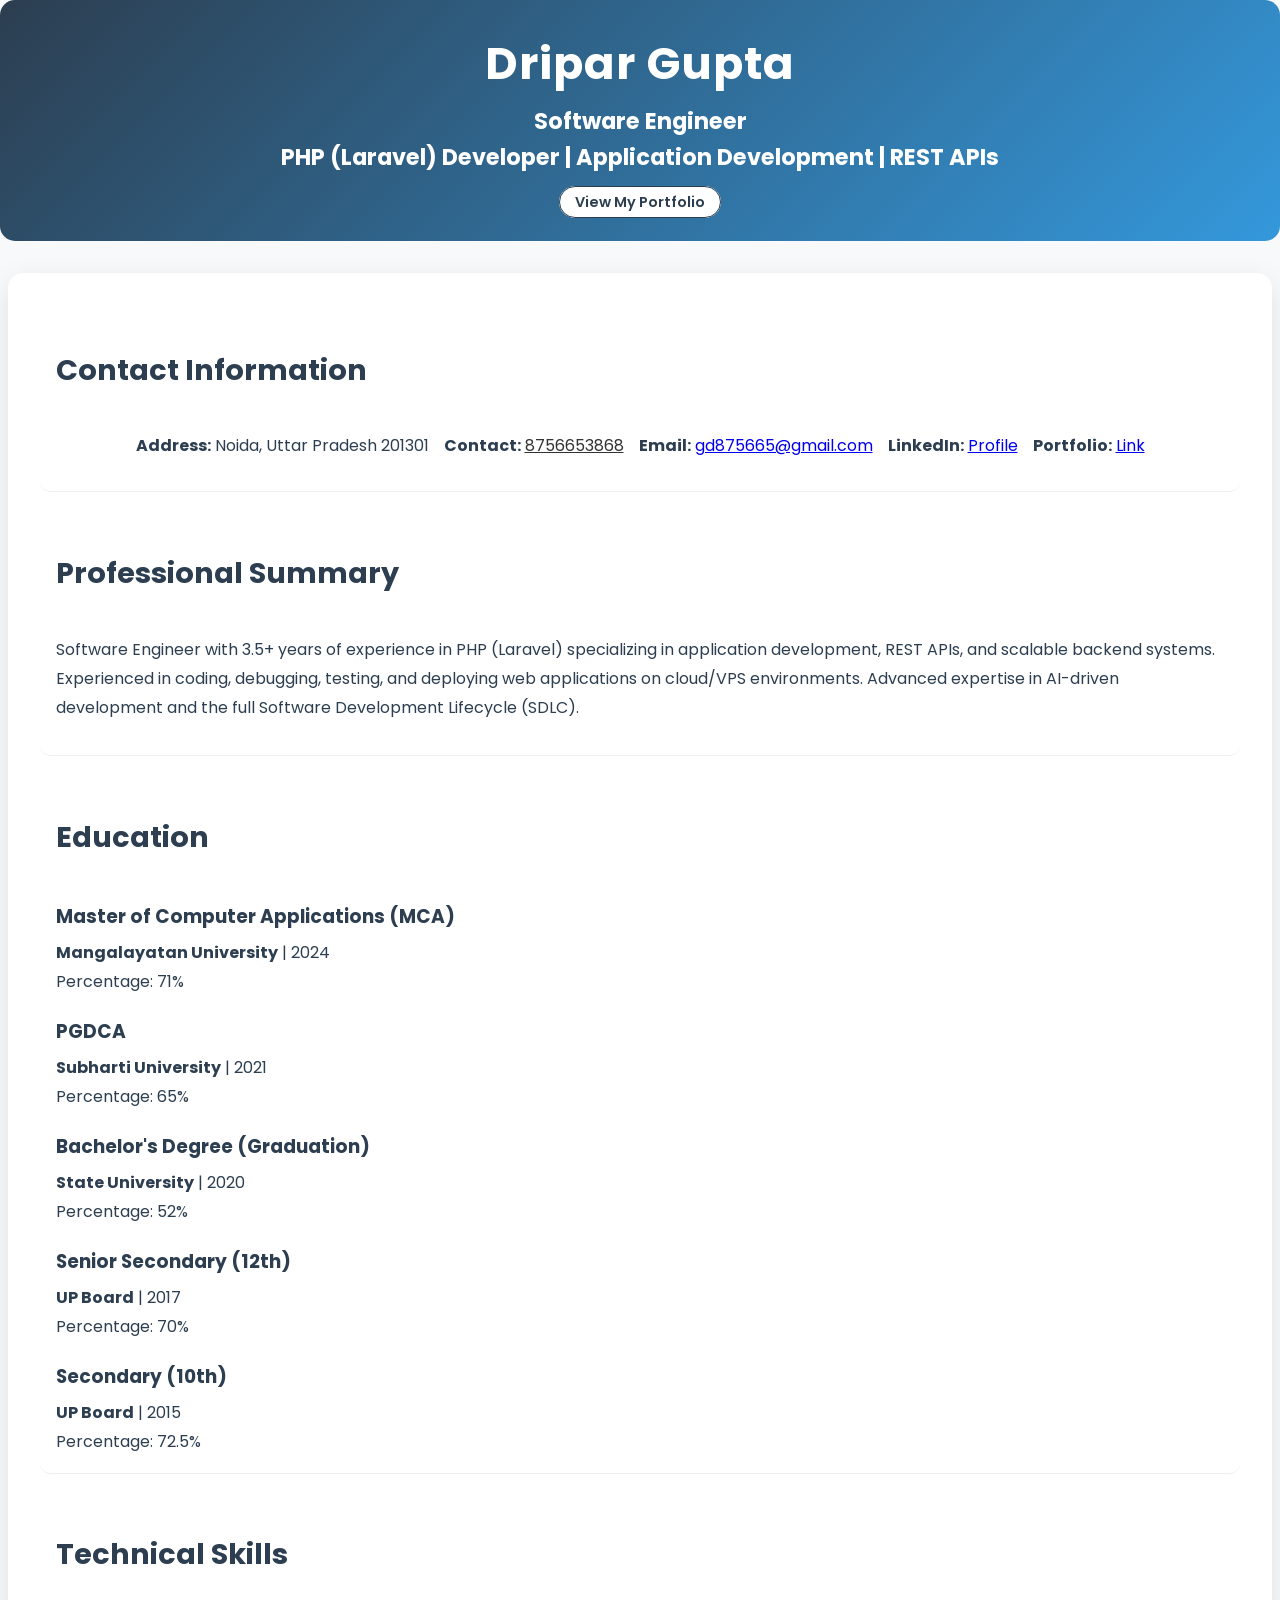
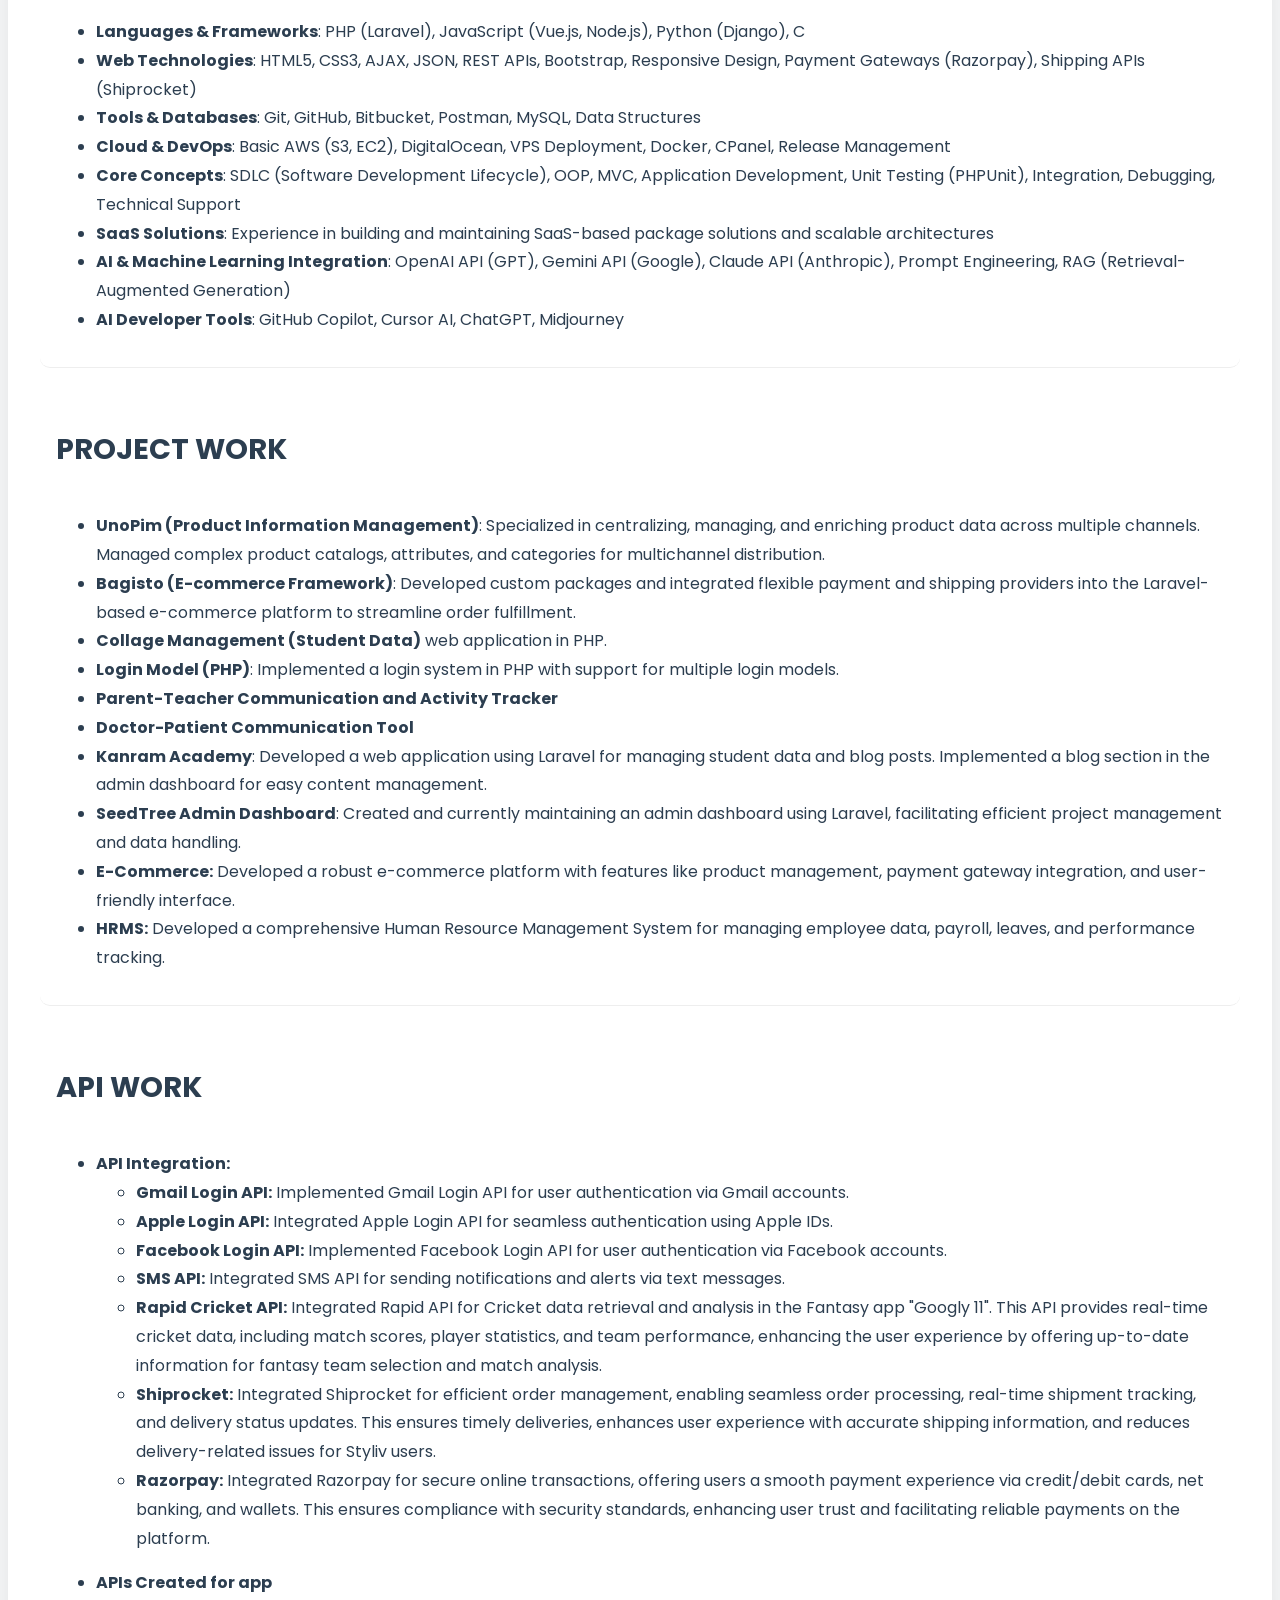
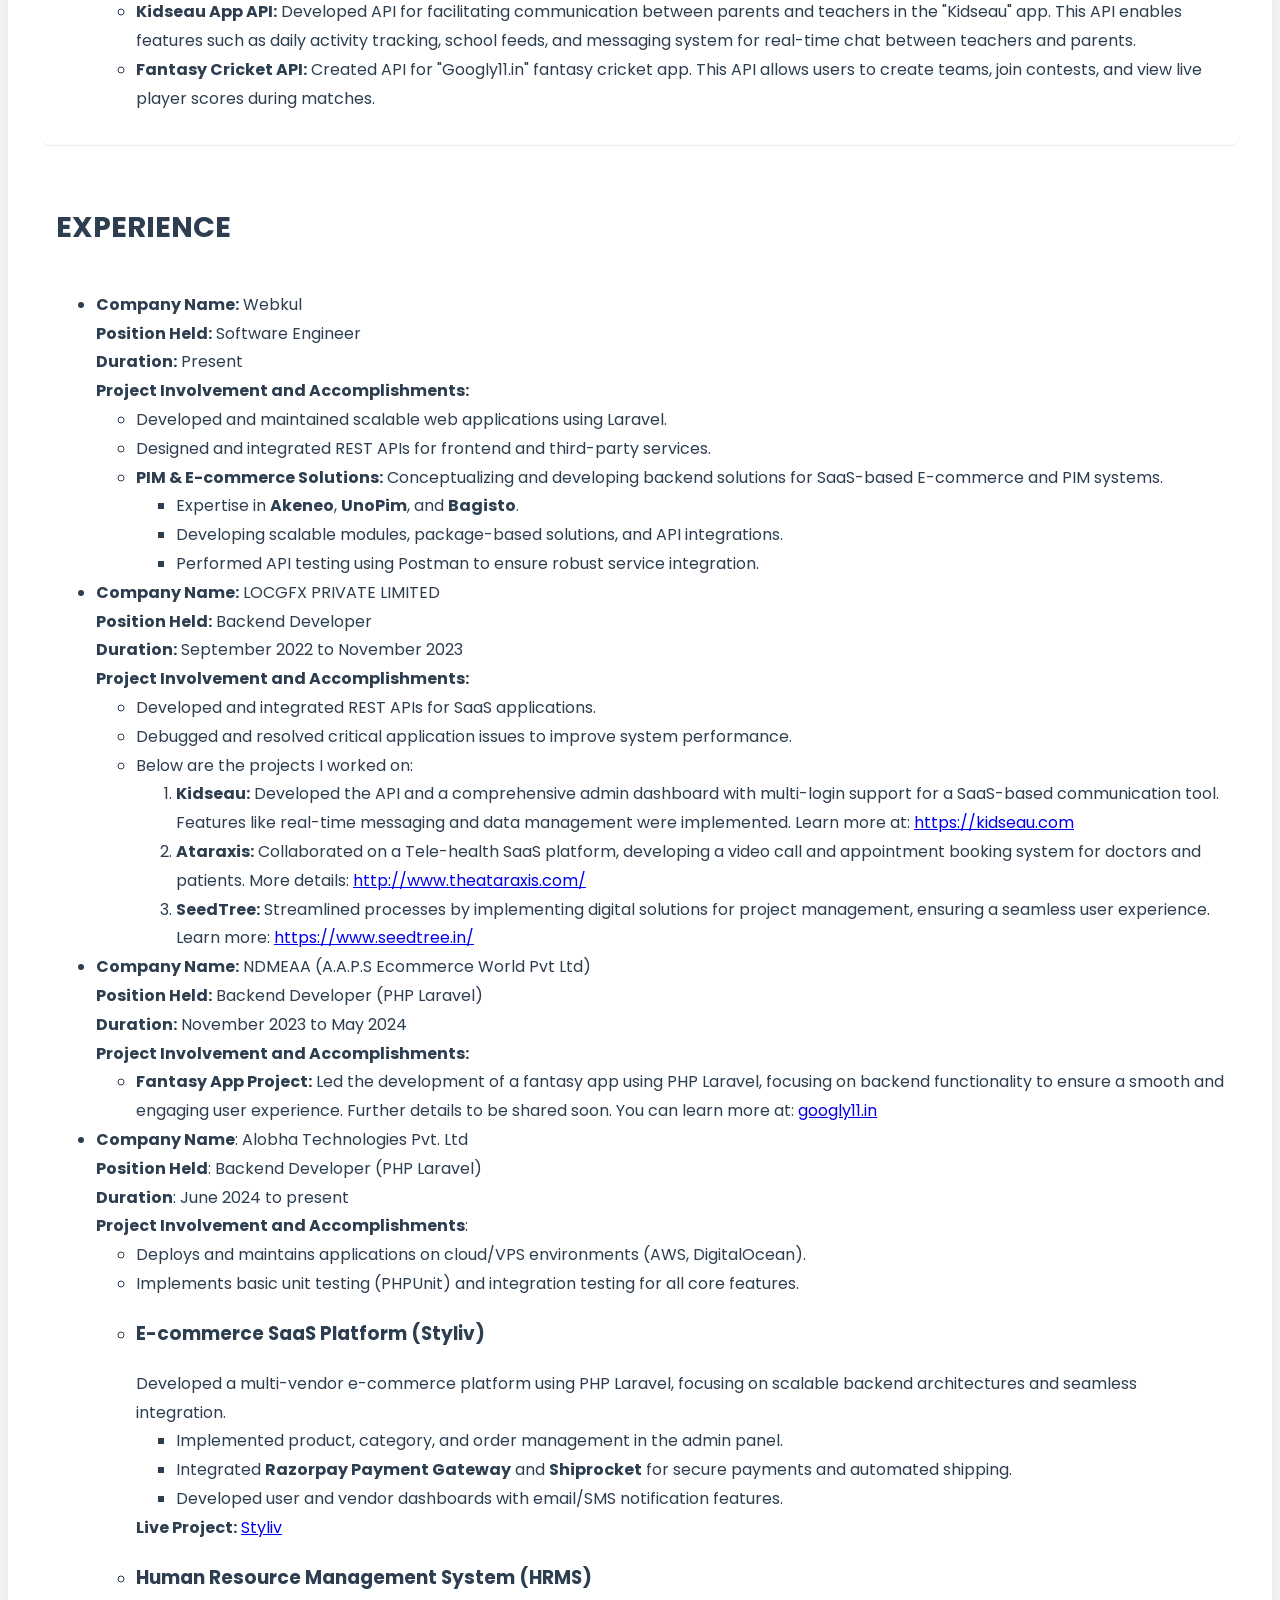
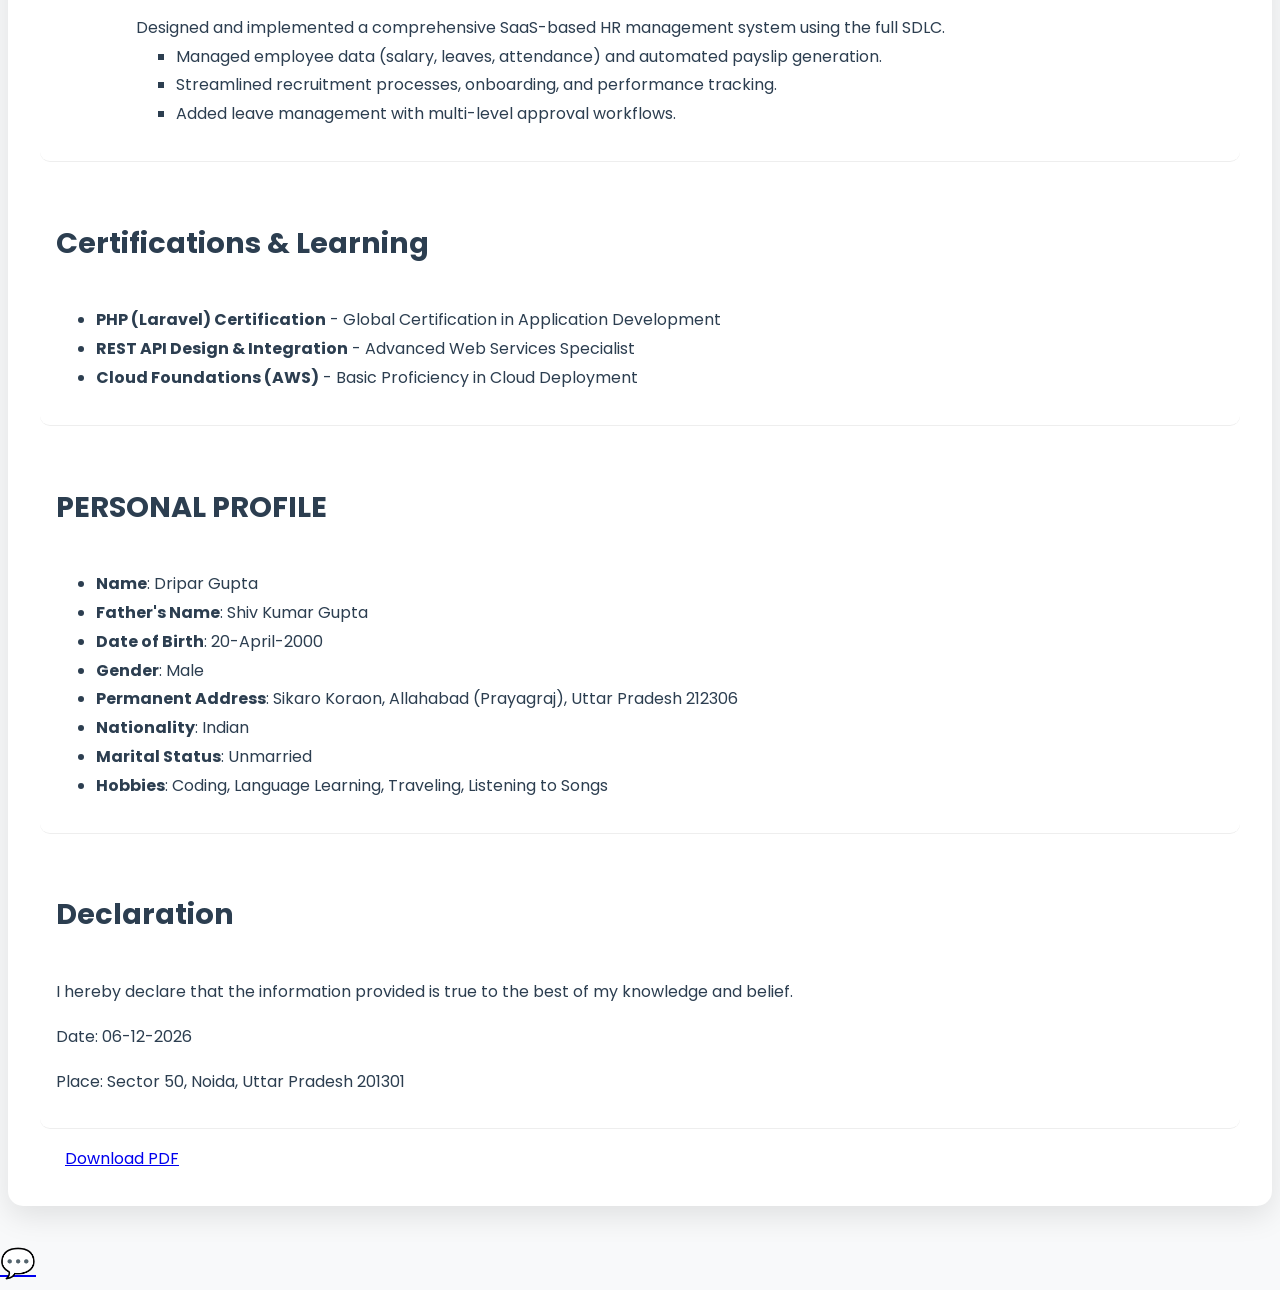
==== resume.html @ 947ffd06 "Restructure site: Portfolio as main landing page, dedicated resume page, centralized assets" ====
<!DOCTYPE html>
<html lang="en">

<head>
  <meta charset="UTF-8" />
  <meta name="viewport" content="width=device-width, initial-scale=1.0" />
  <meta name="description" content="Resume of Dripar Gupta" />
  <title>Resume - Dripar Gupta</title>

  <!-- Google Fonts -->
  <link href="https://fonts.googleapis.com/css2?family=Poppins:wght@300;400;500;600;700&display=swap" rel="stylesheet" />
  <!-- Font Awesome -->
  <link rel="stylesheet" href="https://cdnjs.cloudflare.com/ajax/libs/font-awesome/6.0.0/css/all.min.css" />
  <!-- AOS Animation Library -->
  <link href="https://unpkg.com/aos@2.3.1/dist/aos.css" rel="stylesheet" />

  <style>
    /* Base styles with CSS variables */
    :root {
      --primary-color: #2c3e50;
      --secondary-color: #3498db;
      --accent-color: #e74c3c;
      --background-color: #f8f9fa;
      --text-color: #2c3e50;
      --section-bg: #ffffff;
    }

    /* Responsive typography using clamp */
    html {
      font-size: clamp(14px, 2vw, 16px);
      scroll-behavior: smooth;
    }

    body {
      font-family: "Poppins", sans-serif;
      line-height: 1.8;
      margin: 0;
      padding: 0;
      background: var(--background-color);
      color: var(--text-color);
      overflow-x: hidden;
    }

    /* Container with responsive padding */
    .container {
      width: min(1200px, 95%);
      margin: clamp(1rem, 3vw, 2rem) auto;
      padding: clamp(1rem, 3vw, 2rem);
      background: var(--section-bg);
      border-radius: 15px;
      box-shadow: 0 10px 30px rgba(0, 0, 0, 0.1);
    }

    /* Responsive header */
    header {
      background: linear-gradient(135deg, #2c3e50, #3498db);
      color: white;
      padding: 1.5rem 1rem;
      text-align: center;
      border-radius: 15px;
      margin-bottom: 1rem;
    }

    header h1 {
      font-size: clamp(1.8rem, 4vw, 2.8rem);
      margin: 0;
      font-weight: 700;
      letter-spacing: 1px;
    }

    header h3,
    header h4 {
      font-size: clamp(1rem, 2vw, 1.4rem);
      margin: 0.5rem 0;
    }

    /* Responsive sections */
    section {
      padding: 1rem;
      margin-bottom: 1rem;
      border-radius: 10px;
      border-bottom: 1px solid #eee;
    }

    section h2 {
      font-size: clamp(1.4rem, 3vw, 1.8rem);
      padding-bottom: clamp(0.5rem, 2vw, 0.8rem);
    }

    /* Responsive table */
    .responsive-table {
      width: 100%;
      overflow-x: auto;
      display: block;
    }

    @media screen and (max-width: 768px) {
      .responsive-table table {
        min-width: 600px;
      }

      .responsive-table td,
      .responsive-table th {
        padding: 8px;
        font-size: 0.9rem;
      }
    }

    /* Responsive skills section */
    .skill-tag {
      font-size: clamp(0.8rem, 1.5vw, 0.9rem);
      padding: clamp(4px, 1vw, 8px) clamp(10px, 2vw, 15px);
      margin: clamp(3px, 1vw, 5px);
    }

    /* Responsive buttons */
    .btn {
      padding: clamp(8px, 2vw, 12px) clamp(15px, 3vw, 25px);
      font-size: clamp(0.9rem, 2vw, 1rem);
    }

    .whatsapp-btn {
      width: clamp(45px, 8vw, 60px);
      height: clamp(45px, 8vw, 60px);
      bottom: clamp(20px, 4vw, 30px);
      right: clamp(20px, 4vw, 30px);
      font-size: clamp(1.4rem, 3vw, 1.8rem);
    }

    /* Mobile-specific styles */
    @media screen and (max-width: 480px) {
      .container {
        width: 100%;
        margin: 0;
        border-radius: 0;
        padding: 1rem;
      }

      section {
        padding: 1rem;
        margin-bottom: 1rem;
      }

      ul {
        padding-left: 1rem;
      }

      li {
        margin-bottom: 0.8rem;
      }

      .contact-info a {
        display: block;
        margin: 5px 0;
      }
    }

    /* Tablet-specific styles */
    @media screen and (min-width: 481px) and (max-width: 768px) {
      .container {
        width: 90%;
        margin: 1rem auto;
      }
    }

    /* Print styles */
    @media print {
      body {
        background: white;
      }

      .container {
        width: 100%;
        margin: 0;
        padding: 0;
        box-shadow: none;
      }

      .no-print {
        display: none !important;
      }

      section {
        break-inside: avoid;
      }
    }

    /* Progressive enhancement */
    @supports (display: grid) {
      .skills-grid {
        display: grid;
        grid-template-columns: repeat(auto-fit, minmax(250px, 1fr));
        gap: 1rem;
      }
    }
  </style>

  <!-- Add viewport meta tag if not present -->
  <meta name="viewport" content="width=device-width, initial-scale=1.0, maximum-scale=1.0, user-scalable=no" />
  </head>

<body>
  <header>
    <h1>Dripar Gupta</h1>
    <h3 style="margin: -4px">Software Engineer</h3>
    <h4 style="margin: -4px">
      PHP (Laravel) Developer | Application Development | REST APIs
    </h4>
    <div class="no-print" style="margin-top: 15px;">
      <a href="index.html" style="background: white; color: #2c3e50; padding: 5px 15px; border-radius: 20px; text-decoration: none; font-weight: 600; font-size: 0.9rem; border: 1px solid #2c3e50;">View My Portfolio</a>
    </div>
  </header>

  <div class="container">
    <section id="contact-info">
      <h2>Contact Information</h2>
      <p style="display: flex; flex-wrap: wrap; gap: 15px; justify-content: center; line-height: 1.6;">
        <span><strong>Address:</strong> Noida, Uttar Pradesh 201301</span>
        <span><strong>Contact:</strong> <a href="tel:8756653868" style="color: #333">8756653868</a></span>
        <span><strong>Email:</strong> <a href="mailto:gd875665@gmail.com">gd875665@gmail.com</a></span>
        <span><strong>LinkedIn:</strong> <a href="http://www.linkedin.com/in/dripar" target="_blank">Profile</a></span>
        <span><strong>Portfolio:</strong> <a href="https://dripar.github.io/Dripar/" target="_blank">Link</a></span>
      </p>
    </section>
    <!-- Professional Summary Section -->
    <section id="professional-summary">
      <h2>Professional Summary</h2>
      <p>
        Software Engineer with 3.5+ years of experience in PHP (Laravel) specializing in application development, REST APIs,
        and scalable backend systems. Experienced in coding, debugging, testing, and deploying web applications on cloud/VPS environments. 
        Advanced expertise in AI-driven development and the full Software Development Lifecycle (SDLC).
      </p>
    </section>

    <!-- Education Section -->
    <section id="education">
      <h2>Education</h2>
      <div class="education-item">
        <h3 style="margin-bottom: 5px;">Master of Computer Applications (MCA)</h3>
        <p style="margin: 0;"><strong>Mangalayatan University</strong> | 2024</p>
        <p style="margin: 0;">Percentage: 71%</p>
      </div>
      <div class="education-item" style="margin-top: 15px;">
        <h3 style="margin-bottom: 5px;">PGDCA</h3>
        <p style="margin: 0;"><strong>Subharti University</strong> | 2021</p>
        <p style="margin: 0;">Percentage: 65%</p>
      </div>
      <div class="education-item" style="margin-top: 15px;">
        <h3 style="margin-bottom: 5px;">Bachelor's Degree (Graduation)</h3>
        <p style="margin: 0;"><strong>State University</strong> | 2020</p>
        <p style="margin: 0;">Percentage: 52%</p>
      </div>
      <div class="education-item" style="margin-top: 15px;">
        <h3 style="margin-bottom: 5px;">Senior Secondary (12th)</h3>
        <p style="margin: 0;"><strong>UP Board</strong> | 2017</p>
        <p style="margin: 0;">Percentage: 70%</p>
      </div>
      <div class="education-item" style="margin-top: 15px;">
        <h3 style="margin-bottom: 5px;">Secondary (10th)</h3>
        <p style="margin: 0;"><strong>UP Board</strong> | 2015</p>
        <p style="margin: 0;">Percentage: 72.5%</p>
      </div>
    </section>

    <!-- Technical Skills Section -->
    <section id="technical-skills">
      <h2>Technical Skills</h2>
      <ul>
        <li>
          <strong>Languages & Frameworks</strong>: PHP (Laravel), JavaScript (Vue.js, Node.js), Python (Django), C
        </li>
        <li>
          <strong>Web Technologies</strong>: HTML5, CSS3, AJAX, JSON, REST APIs, Bootstrap, Responsive Design, Payment Gateways
          (Razorpay), Shipping APIs (Shiprocket)
        </li>
        <li>
          <strong>Tools & Databases</strong>: Git, GitHub, Bitbucket, Postman, MySQL, Data Structures
        </li>
        <li>
          <strong>Cloud & DevOps</strong>: Basic AWS (S3, EC2), DigitalOcean, VPS Deployment, Docker, CPanel, Release Management
        </li>
        <li>
          <strong>Core Concepts</strong>: SDLC (Software Development Lifecycle), OOP, MVC, Application Development, Unit Testing
          (PHPUnit), Integration, Debugging, Technical Support
        </li>
        <li>
          <strong>SaaS Solutions</strong>: Experience in building and maintaining SaaS-based package solutions and scalable
          architectures
        </li>
        <li>
          <strong>AI & Machine Learning Integration</strong>: OpenAI API (GPT), Gemini API (Google), Claude API (Anthropic), Prompt Engineering, RAG (Retrieval-Augmented Generation)
        </li>
        <li>
          <strong>AI Developer Tools</strong>: GitHub Copilot, Cursor AI, ChatGPT, Midjourney
        </li>
      </ul>
    </section>

    <!-- Projects Section -->


    <!-- Work Experience Section -->


    <!-- Projects Section -->
    <section id="projects">
      <h2>PROJECT WORK</h2>
      <ul>
        <li>
          <strong>UnoPim (Product Information Management)</strong>: Specialized in centralizing, managing, and enriching product
          data across multiple channels. Managed complex product catalogs, attributes, and categories for multichannel
          distribution.
          </li>
          <li>
            <strong>Bagisto (E-commerce Framework)</strong>: Developed custom packages and integrated flexible payment and
            shipping providers into the Laravel-based e-commerce platform to streamline order fulfillment.
          </li>
          <li>
            <strong>Collage Management (Student Data)</strong> web application
            in PHP.
          </li>
          <li>
            <strong>Login Model (PHP)</strong>: Implemented a login system in
            PHP with support for multiple login models.
          </li>
          <li>
            <strong>Parent-Teacher Communication and Activity Tracker</strong>
          </li>
          <li><strong>Doctor-Patient Communication Tool</strong></li>
          <li>
            <strong>Kanram Academy</strong>: Developed a web application using
            Laravel for managing student data and blog posts. Implemented a blog
            section in the admin dashboard for easy content management.
          </li>
          <li>
            <strong>SeedTree Admin Dashboard</strong>: Created and currently
            maintaining an admin dashboard using Laravel, facilitating efficient
            project management and data handling.
          </li>
          <li>
            <strong>E-Commerce:</strong> Developed a robust e-commerce platform
            with features like product management, payment gateway integration,
            and user-friendly interface.
          </li>
          <li>
            <strong>HRMS:</strong> Developed a comprehensive Human Resource
            Management System for managing employee data, payroll, leaves, and
            performance tracking.
          </li>
          </ul>
          </section>

    <!-- API Work Section -->
    <section id="api-work">
      <h2>API WORK</h2>
      <ul>
        <li>
          <strong>API Integration:</strong>
          <ul>
            <li>
              <strong>Gmail Login API:</strong> Implemented Gmail Login API
              for user authentication via Gmail accounts.
            </li>
            <li>
              <strong>Apple Login API:</strong> Integrated Apple Login API for
              seamless authentication using Apple IDs.
            </li>
            <li>
              <strong>Facebook Login API:</strong> Implemented Facebook Login
              API for user authentication via Facebook accounts.
            </li>
            <li>
              <strong>SMS API:</strong> Integrated SMS API for sending
              notifications and alerts via text messages.
            </li>
            <li>
              <strong>Rapid Cricket API:</strong> Integrated Rapid API for
              Cricket data retrieval and analysis in the Fantasy app "Googly
              11". This API provides real-time cricket data, including match
              scores, player statistics, and team performance, enhancing the
              user experience by offering up-to-date information for fantasy
              team selection and match analysis.
            </li>

            <li>
              <strong>Shiprocket:</strong> Integrated Shiprocket for efficient
              order management, enabling seamless order processing, real-time
              shipment tracking, and delivery status updates. This ensures
              timely deliveries, enhances user experience with accurate
              shipping information, and reduces delivery-related issues for
              Styliv users.
            </li>
            <li>
              <strong>Razorpay:</strong> Integrated Razorpay for secure online
              transactions, offering users a smooth payment experience via
              credit/debit cards, net banking, and wallets. This ensures
              compliance with security standards, enhancing user trust and
              facilitating reliable payments on the platform.
            </li>
            </ul>
            </li>
            </ul>

      <ul>
        <li><strong>APIs Created for app</strong></li>
        <ul>
          <li>
            <strong>Kidseau App API:</strong> Developed API for facilitating
            communication between parents and teachers in the "Kidseau" app.
            This API enables features such as daily activity tracking, school
            feeds, and messaging system for real-time chat between teachers
            and parents.
          </li>
          <li>
            <strong>Fantasy Cricket API:</strong> Created API for
            "Googly11.in" fantasy cricket app. This API allows users to create
            teams, join contests, and view live player scores during matches.
          </li>
        </ul>
      </ul>
      </section>

    <!-- Work Experience Section -->
    <section id="work-experience">
      <h2>EXPERIENCE</h2>
      <ul>
        <li>
          <strong>Company Name:</strong> Webkul
          <br />
          <strong>Position Held:</strong> Software Engineer
          <br />
          <strong>Duration:</strong> Present
          <br />
          <strong>Project Involvement and Accomplishments:</strong>
          <ul>
            <li>Developed and maintained scalable web applications using Laravel.</li>
            <li>Designed and integrated REST APIs for frontend and third-party services.</li>
            <li>
              <strong>PIM & E-commerce Solutions:</strong> Conceptualizing and developing backend solutions for
              SaaS-based E-commerce and PIM systems.
              <ul>
                <li>Expertise in <strong>Akeneo</strong>, <strong>UnoPim</strong>, and <strong>Bagisto</strong>.</li>
                <li>Developing scalable modules, package-based solutions, and API integrations.</li>
                <li>Performed API testing using Postman to ensure robust service integration.</li>
              </ul>
            </li>
            </ul>
            </li>

        <li>
          <strong>Company Name:</strong> LOCGFX PRIVATE LIMITED
          <br />
          <strong>Position Held:</strong> Backend Developer
          <br />
          <strong>Duration:</strong> September 2022 to November 2023
          <br />
          <strong>Project Involvement and Accomplishments:</strong>
          <ul>
            <li>Developed and integrated REST APIs for SaaS applications.</li>
            <li>Debugged and resolved critical application issues to improve system performance.</li>
            <li>
              Below are the projects I worked on:
              <ol>
                <li>
                  <strong>Kidseau:</strong> Developed the API and a comprehensive admin
                  dashboard with multi-login support for a SaaS-based communication tool.
                  Features like real-time messaging and data management were implemented.
                  Learn more at: <a href="https://kidseau.com" target="_blank">https://kidseau.com</a>
                  </li>
                  <li>
                  <strong>Ataraxis:</strong> Collaborated on a Tele-health SaaS platform, developing a
                  video call and appointment booking system for doctors and patients.
                  More details: <a href="http://www.theataraxis.com/" target="_blank">http://www.theataraxis.com/</a>
                  </li>
                  <li>
                  <strong>SeedTree:</strong> Streamlined processes by implementing digital solutions for
                  project management, ensuring a seamless user experience.
                  Learn more: <a href="https://www.seedtree.in/" target="_blank">https://www.seedtree.in/</a>
                  </li>
                  </ol>
                  </li>
                  </ul>
                  </li>

        <li>
          <strong>Company Name:</strong> NDMEAA (A.A.P.S Ecommerce World Pvt
          Ltd)
          <br />
          <strong>Position Held:</strong> Backend Developer (PHP Laravel)
          <br />
          <strong>Duration:</strong> November 2023 to May 2024
          <br />
          <strong>Project Involvement and Accomplishments:</strong>
          <ul>
            <li>
              <strong>Fantasy App Project:</strong> Led the development of a
              fantasy app using PHP Laravel, focusing on backend functionality
              to ensure a smooth and engaging user experience. Further details
              to be shared soon. You can learn more at:
              <a href="https://googly11.in/" target="_blank">googly11.in</a>
            </li>
          </ul>
        </li>
        <li>
          <strong>Company Name</strong>: Alobha Technologies Pvt. Ltd
          <br />
          <strong>Position Held</strong>: Backend Developer (PHP Laravel)
          <br />
          <strong>Duration</strong>: June 2024 to present
          <br />
          <strong>Project Involvement and Accomplishments</strong>:
          <ul>
            <li>Deploys and maintains applications on cloud/VPS environments (AWS, DigitalOcean).</li>
            <li>Implements basic unit testing (PHPUnit) and integration testing for all core features.</li>
            <li>
              <h3>E-commerce SaaS Platform (Styliv)</h3>
              Developed a multi-vendor e-commerce platform using PHP Laravel, focusing on
              scalable backend architectures and seamless integration.
              <ul>
                <li>Implemented product, category, and order management in the admin panel.</li>
                <li>Integrated <strong>Razorpay Payment Gateway</strong> and <strong>Shiprocket</strong> for secure payments and
                  automated shipping.</li>
                <li>Developed user and vendor dashboards with email/SMS notification features.</li>
              </ul>
              <strong>Live Project:</strong> <a href="https://styliv.in">Styliv</a>
            </li>
            <li>
              <h3>Human Resource Management System (HRMS)</h3>
              Designed and implemented a comprehensive SaaS-based HR management system using the full SDLC.
              <ul>
                <li>Managed employee data (salary, leaves, attendance) and automated payslip generation.</li>
                <li>Streamlined recruitment processes, onboarding, and performance tracking.</li>
                <li>Added leave management with multi-level approval workflows.</li>
                </ul>
                </li>
                </ul>
                </li>
                </ul>
        </section>
        
        <!-- Certifications Section -->
        <section id="certifications">
          <h2>Certifications & Learning</h2>
          <ul>
            <li><strong>PHP (Laravel) Certification</strong> - Global Certification in Application Development</li>
            <li><strong>REST API Design & Integration</strong> - Advanced Web Services Specialist</li>
            <li><strong>Cloud Foundations (AWS)</strong> - Basic Proficiency in Cloud Deployment</li>
          </ul>
        </section>

    <!-- Personal Profile Section -->
    <section id="personal-profile">
      <h2>PERSONAL PROFILE</h2>
      <ul>
        <li><strong>Name</strong>: Dripar Gupta</li>
        <li><strong>Father's Name</strong>: Shiv Kumar Gupta</li>
        <li><strong>Date of Birth</strong>: 20-April-2000</li>
        <li><strong>Gender</strong>: Male</li>
        <li>
          <strong>Permanent Address</strong>: Sikaro Koraon, Allahabad
          (Prayagraj), Uttar Pradesh 212306
        </li>
        <li><strong>Nationality</strong>: Indian</li>
        <li><strong>Marital Status</strong>: Unmarried</li>
        <li>
          <strong>Hobbies</strong>: Coding, Language Learning, Traveling,
          Listening to Songs
        </li>
      </ul>
    </section>

    <!-- Declaration Section -->
    <section id="declaration">
      <h2>Declaration</h2>
      <p>
        I hereby declare that the information provided is true to the best of
        my knowledge and belief.
      </p>
      <p>
        Date:
        <script>
          var date = new Date();
          var day = String(date.getDate()).padStart(2, "0");
          var month = String(date.getMonth() + 1).padStart(2, "0"); // Month is 0-based, so we add 1
          var year = date.getFullYear();
          document.write(day + "-" + month + "-" + year);
        </script>
      </p>
      <p>Place: Sector 50, Noida, Uttar Pradesh 201301</p>
    </section>

    <!-- PDF Download Button -->
    <a href="#" class="btn no-print" onclick="window.print();">Download PDF</a>
    </div>

  <!-- WhatsApp Contact Button -->
  <a href="https://wa.me/+918756653868?text=Hii" class="whatsapp-btn no-print" target="_blank">&#x1F4AC;</a>
  <!-- <script src="https://cdnjs.cloudflare.com/ajax/libs/html2pdf.js/0.10.1/html2pdf.bundle.min.js"></script>
    <script>
      function downloadPDF() {
        const element = document.getElementById("print");
        const opt = {
          margin: [10, 10, 10, 10],
          filename: "dripar-resume.pdf",
          image: {
            type: "jpeg",
            quality: 0.98,
          },
          html2canvas: {
            scale: 2,
          },
          jsPDF: {
            unit: "mm",
            format: "a4",
            orientation: "portrait",
          },
        };

        html2pdf().set(opt).from(element).save();
      }
    </script> -->
  <script src="https://unpkg.com/aos@2.3.1/dist/aos.js"></script>
  <script>
      AOS.init({
        duration: 1000,
        once: true,
        offset: 100,
      });
</script>
  </body>

</html>
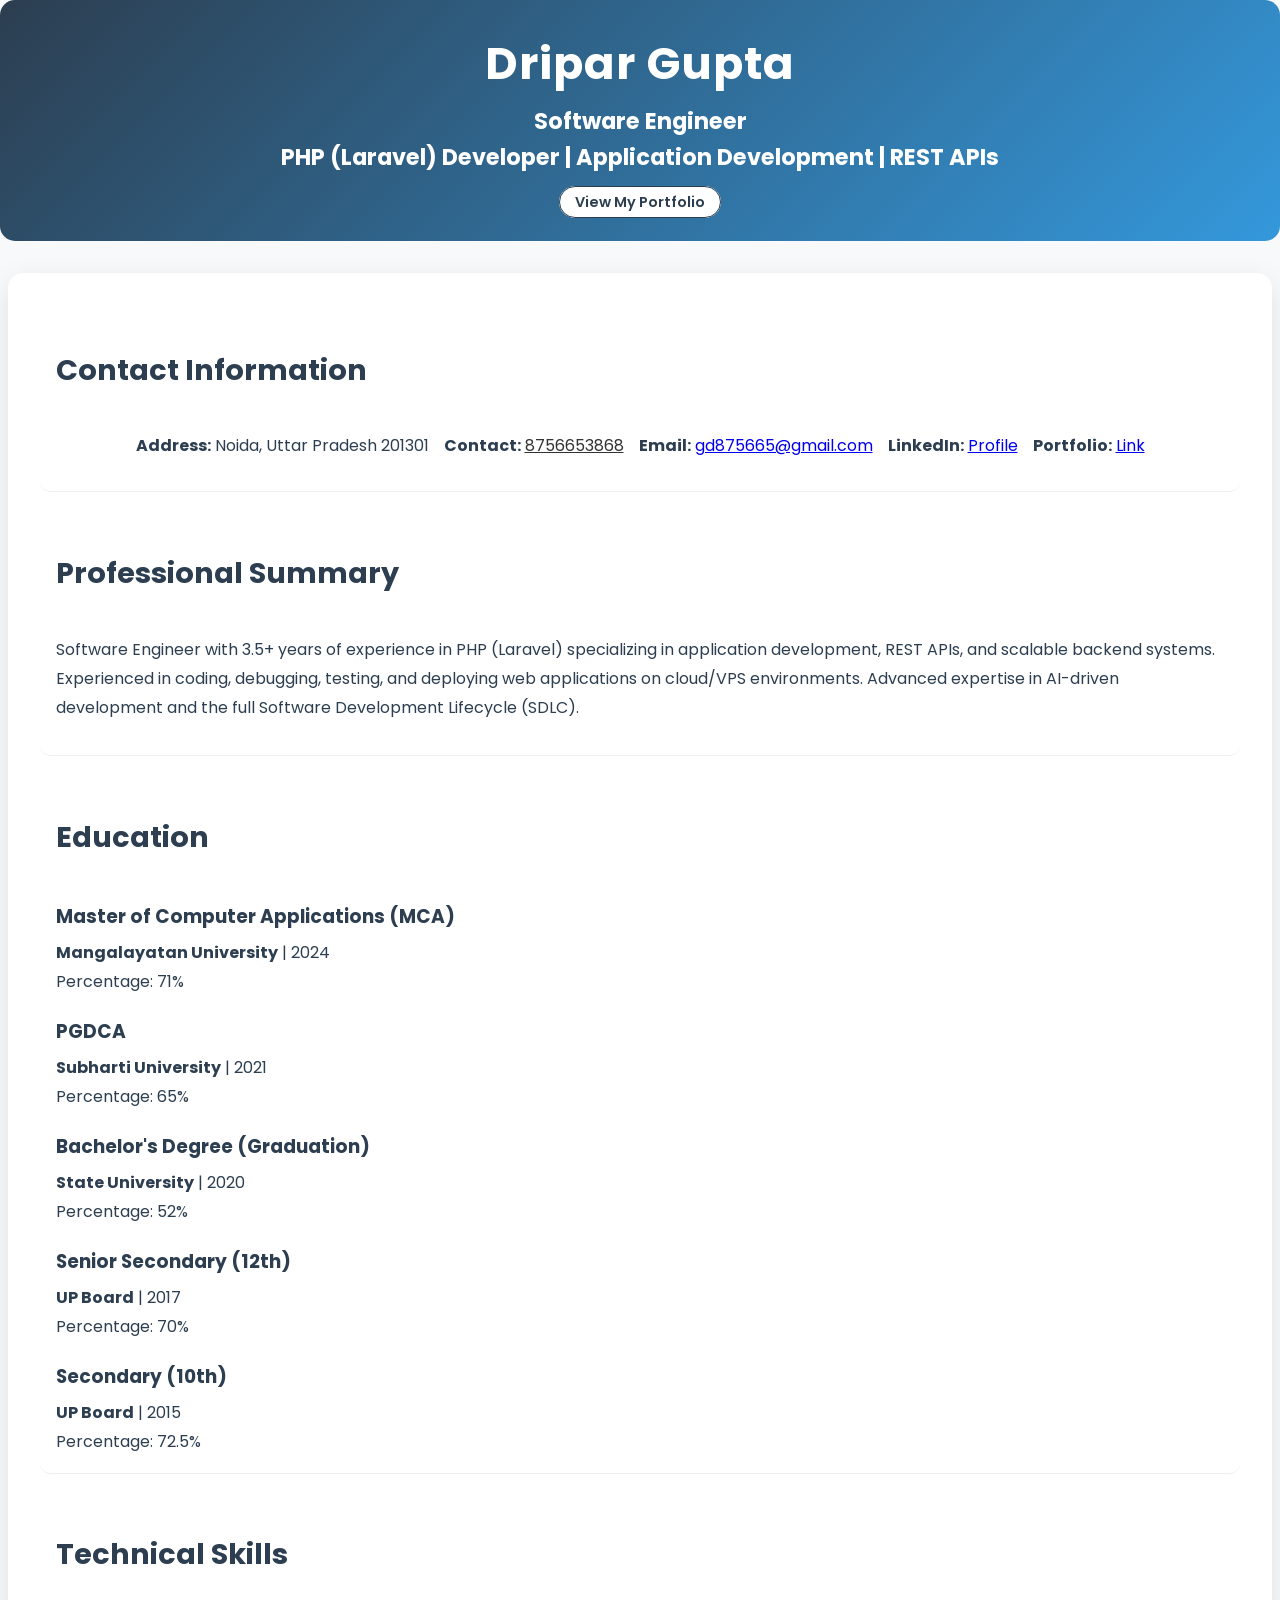
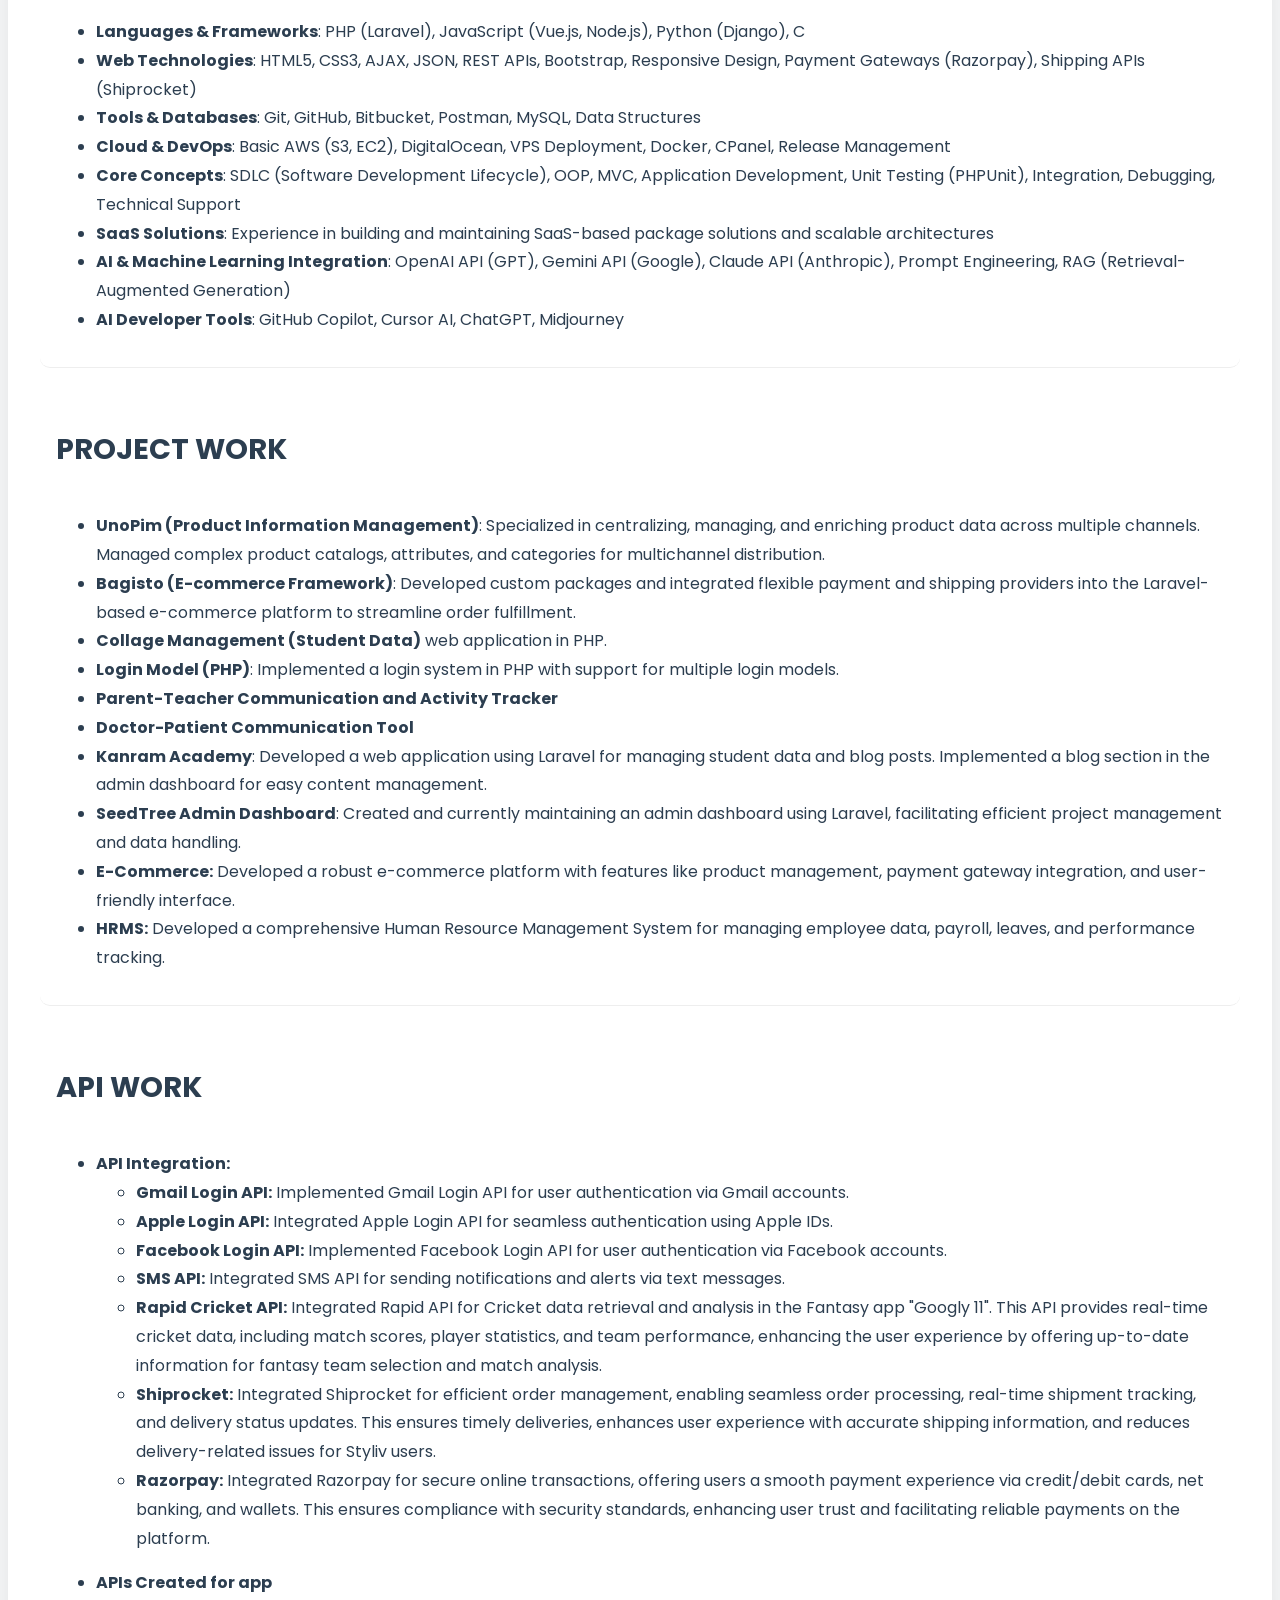
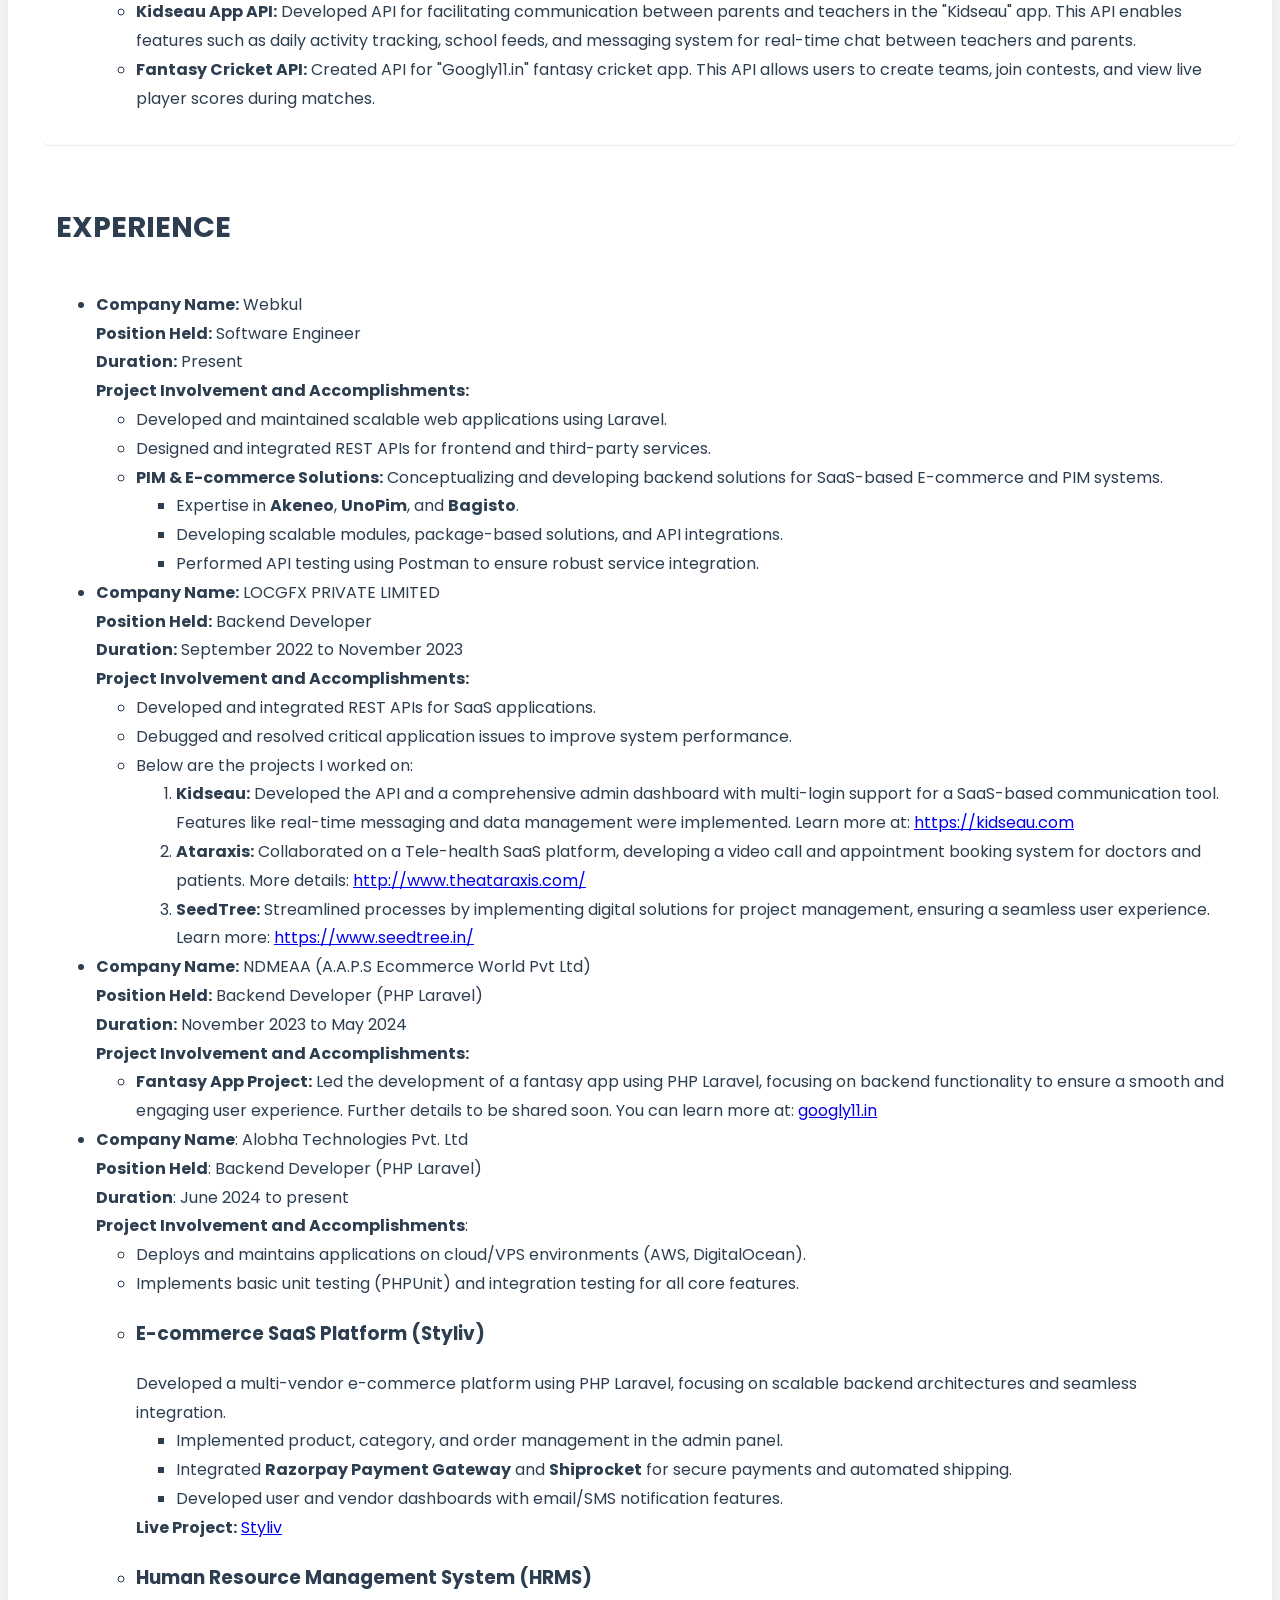
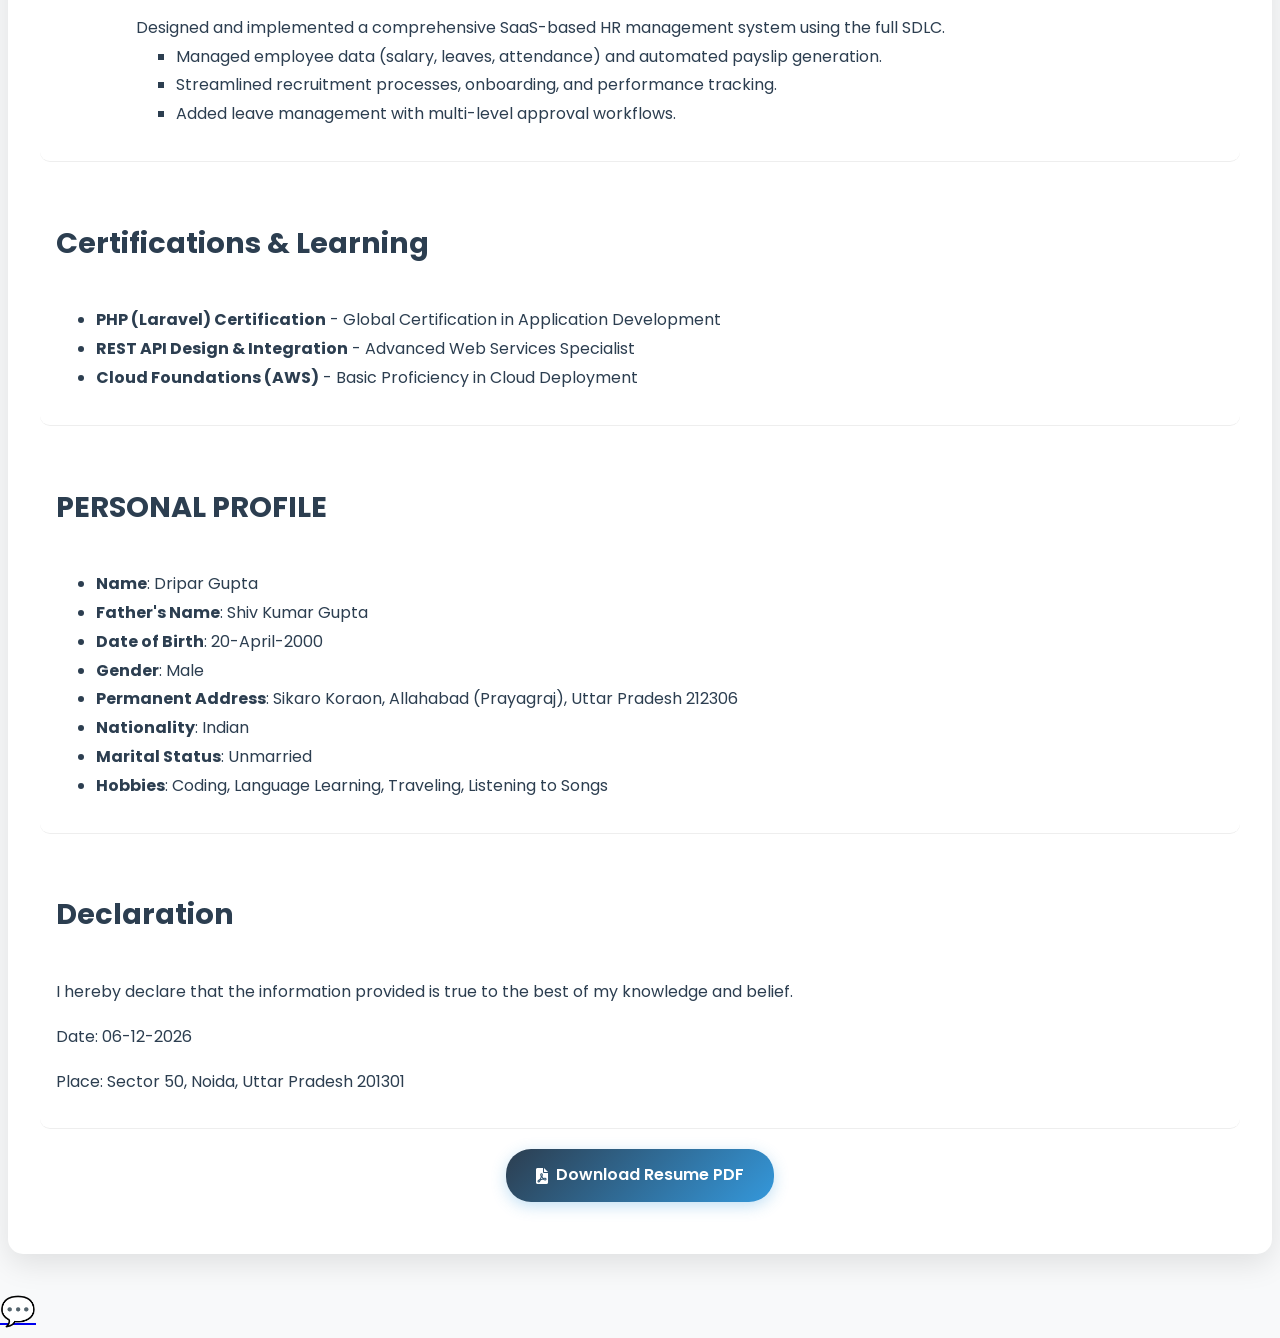
==== commit 5dc65a78: "Add high-quality pre-generated PDF for instant ATS-friendly download" ====
--- a/resume.html
+++ b/resume.html
@@ -590,35 +590,17 @@
     </section>
 
     <!-- PDF Download Button -->
-    <a href="#" class="btn no-print" onclick="window.print();">Download PDF</a>
+    <div class="no-print" style="text-align: center; margin: 20px 0;">
+      <a href="assets/Dripar_Gupta_Resume.pdf" download="Dripar_Gupta_Resume.pdf" class="btn" id="download-pdf-btn" 
+        style="background: linear-gradient(135deg, #2c3e50, #3498db); color: white; padding: 12px 30px; border-radius: 25px; text-decoration: none; font-weight: 600; font-size: 1rem; display: inline-flex; align-items: center; gap: 8px; transition: all 0.3s ease; box-shadow: 0 4px 15px rgba(52, 152, 219, 0.3);">
+        <i class="fas fa-file-pdf"></i> Download Resume PDF
+      </a>
+    </div>
     </div>
 
   <!-- WhatsApp Contact Button -->
   <a href="https://wa.me/+918756653868?text=Hii" class="whatsapp-btn no-print" target="_blank">&#x1F4AC;</a>
-  <!-- <script src="https://cdnjs.cloudflare.com/ajax/libs/html2pdf.js/0.10.1/html2pdf.bundle.min.js"></script>
-    <script>
-      function downloadPDF() {
-        const element = document.getElementById("print");
-        const opt = {
-          margin: [10, 10, 10, 10],
-          filename: "dripar-resume.pdf",
-          image: {
-            type: "jpeg",
-            quality: 0.98,
-          },
-          html2canvas: {
-            scale: 2,
-          },
-          jsPDF: {
-            unit: "mm",
-            format: "a4",
-            orientation: "portrait",
-          },
-        };
-
-        html2pdf().set(opt).from(element).save();
-      }
-    </script> -->
+
   <script src="https://unpkg.com/aos@2.3.1/dist/aos.js"></script>
   <script>
       AOS.init({
@@ -626,7 +608,7 @@
         once: true,
         offset: 100,
       });
-</script>
+  </script>
   </body>
 
 </html>
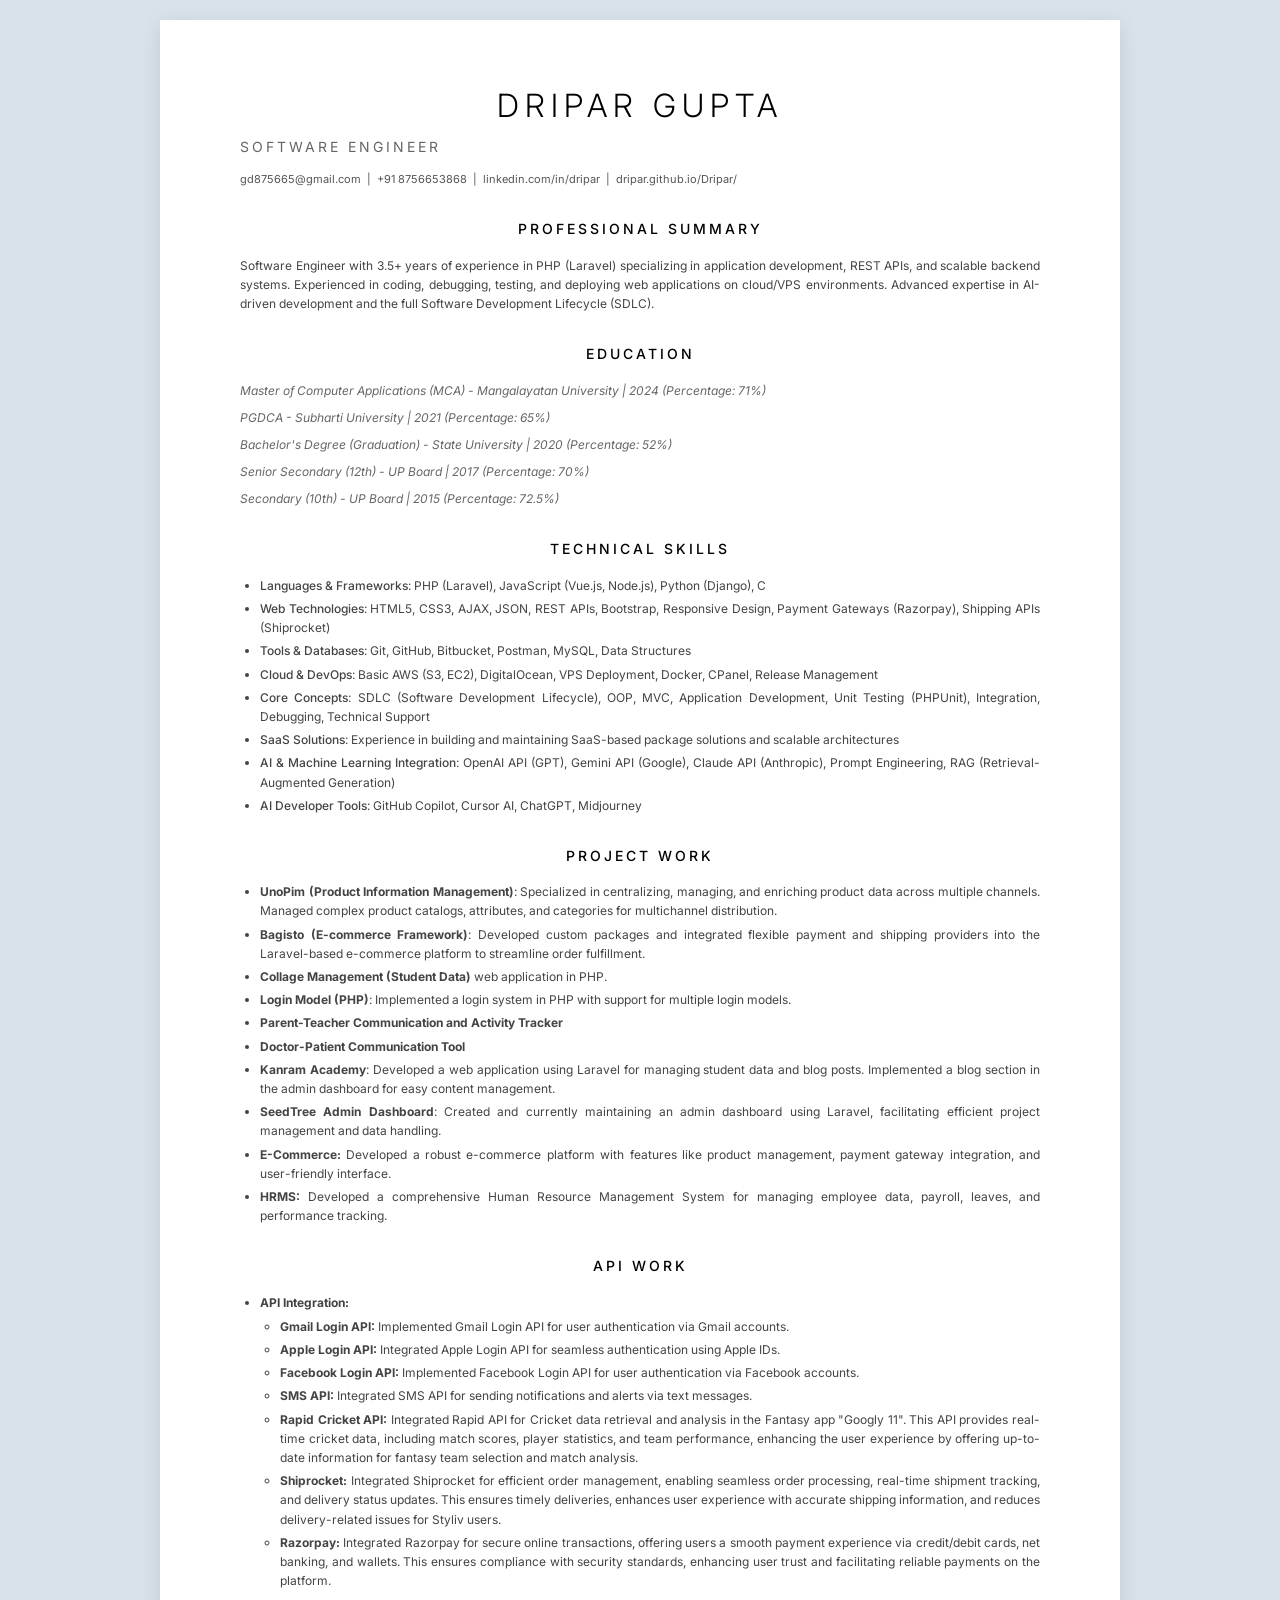
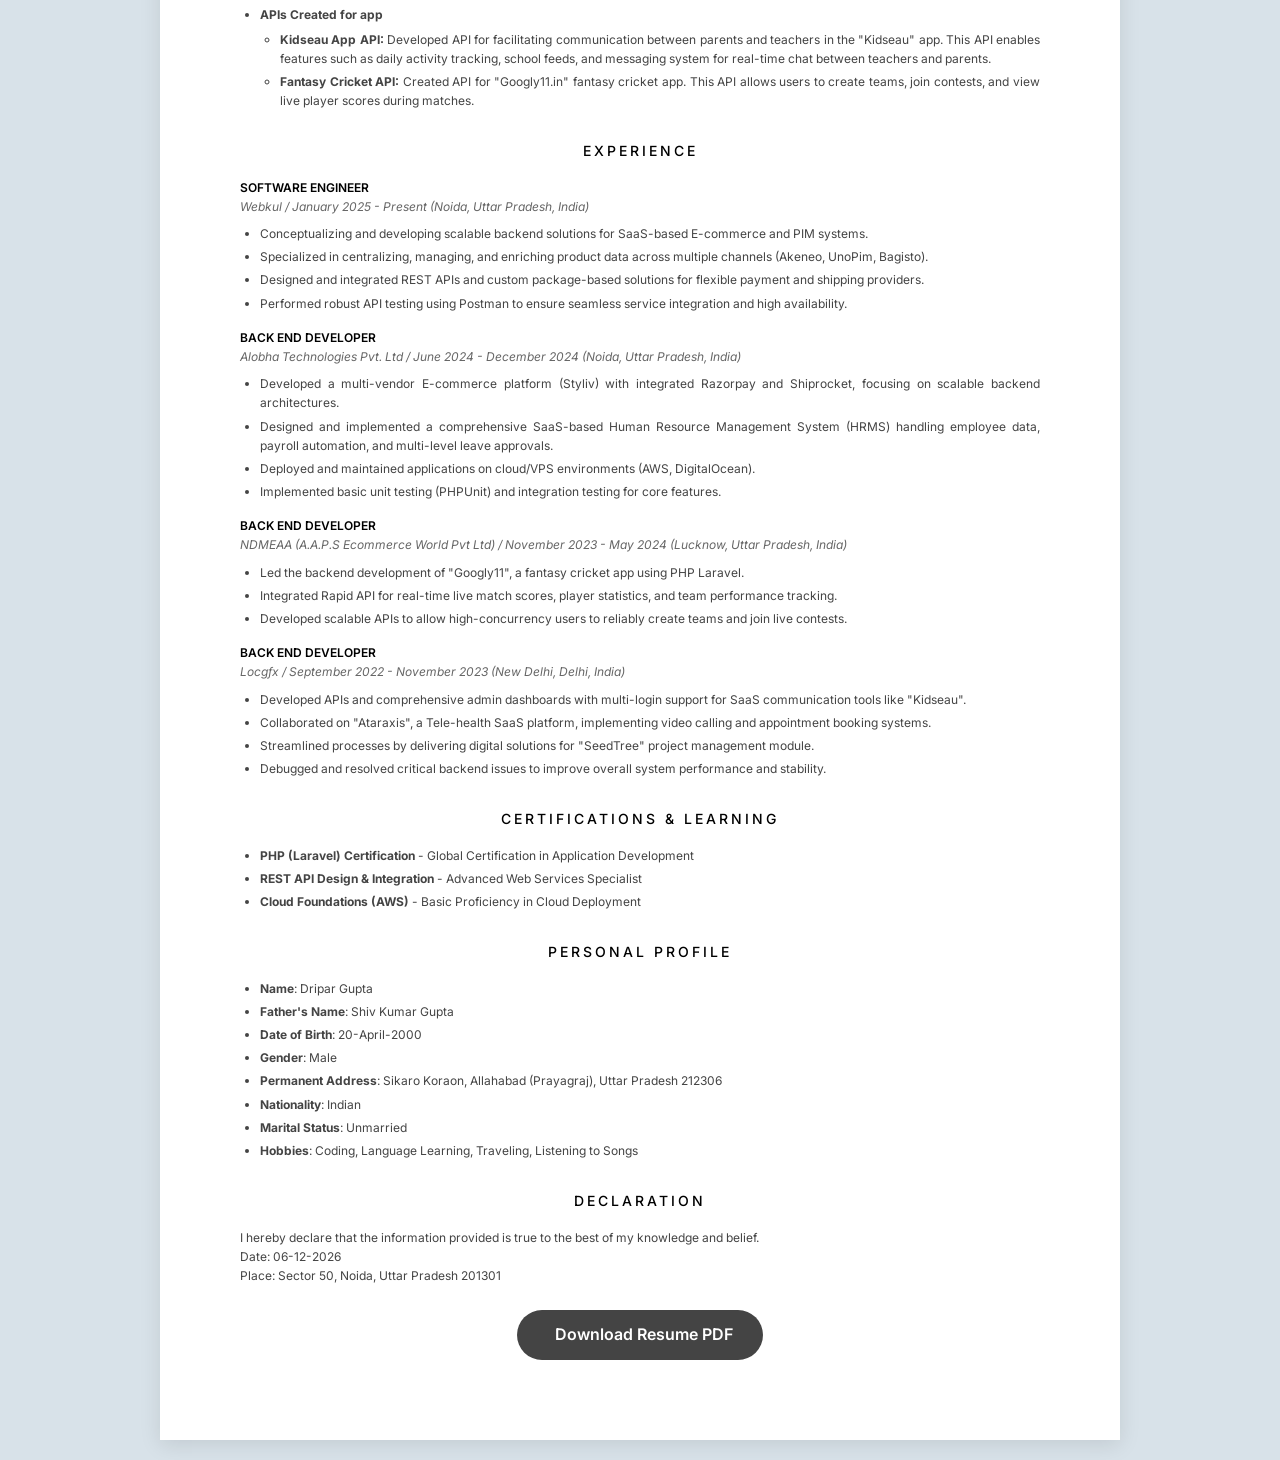
==== commit 3f4840a4: "Integrate Formspree contact form and finalize ATS-friendly resume and PDF" ====
--- a/resume.html
+++ b/resume.html
@@ -2,232 +2,212 @@
 <html lang="en">
 
 <head>
-  <meta charset="UTF-8" />
-  <meta name="viewport" content="width=device-width, initial-scale=1.0" />
-  <meta name="description" content="Resume of Dripar Gupta" />
+  <meta charset="UTF-8">
+  <meta name="viewport" content="width=device-width, initial-scale=1.0">
+  <meta name="description" content="Resume of Dripar Gupta">
   <title>Resume - Dripar Gupta</title>
 
   <!-- Google Fonts -->
-  <link href="https://fonts.googleapis.com/css2?family=Poppins:wght@300;400;500;600;700&display=swap" rel="stylesheet" />
+  <link href="https://fonts.googleapis.com/css2?family=Poppins:wght@300;400;500;600;700&amp;display=swap"
+    rel="stylesheet">
   <!-- Font Awesome -->
-  <link rel="stylesheet" href="https://cdnjs.cloudflare.com/ajax/libs/font-awesome/6.0.0/css/all.min.css" />
+
   <!-- AOS Animation Library -->
-  <link href="https://unpkg.com/aos@2.3.1/dist/aos.css" rel="stylesheet" />
+
 
   <style>
-    /* Base styles with CSS variables */
+    @import url('https://fonts.googleapis.com/css2?family=Inter:wght@300;400;500;600&display=swap');
+
     :root {
-      --primary-color: #2c3e50;
-      --secondary-color: #3498db;
-      --accent-color: #e74c3c;
-      --background-color: #f8f9fa;
-      --text-color: #2c3e50;
-      --section-bg: #ffffff;
-    }
-
-    /* Responsive typography using clamp */
-    html {
-      font-size: clamp(14px, 2vw, 16px);
-      scroll-behavior: smooth;
+      --text-color: #333;
+      --heading-color: #000;
+      --bg-color: #d8e2e9;
+      --paper-color: #fff;
+      --divider-color: #ccc;
     }
 
     body {
-      font-family: "Poppins", sans-serif;
-      line-height: 1.8;
+      font-family: 'Inter', sans-serif;
+      color: var(--text-color);
+      background: var(--bg-color);
+      line-height: 1.6;
       margin: 0;
-      padding: 0;
-      background: var(--background-color);
-      color: var(--text-color);
-      overflow-x: hidden;
-    }
-
-    /* Container with responsive padding */
+      padding: 20px 0;
+      font-size: 13.5px;
+    }
+
     .container {
-      width: min(1200px, 95%);
-      margin: clamp(1rem, 3vw, 2rem) auto;
-      padding: clamp(1rem, 3vw, 2rem);
-      background: var(--section-bg);
-      border-radius: 15px;
-      box-shadow: 0 10px 30px rgba(0, 0, 0, 0.1);
-    }
-
-    /* Responsive header */
+      max-width: 800px;
+      margin: 0 auto;
+      background: var(--paper-color);
+      padding: 60px 80px;
+      box-shadow: 0 5px 20px rgba(0, 0, 0, 0.1);
+    }
+
+    /* Typography */
+    h1,
+    h2,
+    h3,
+    h4,
+    p {
+      margin: 0;
+    }
+
     header {
-      background: linear-gradient(135deg, #2c3e50, #3498db);
-      color: white;
-      padding: 1.5rem 1rem;
       text-align: center;
-      border-radius: 15px;
-      margin-bottom: 1rem;
+      margin-bottom: 30px;
     }
 
     header h1 {
-      font-size: clamp(1.8rem, 4vw, 2.8rem);
-      margin: 0;
-      font-weight: 700;
-      letter-spacing: 1px;
-    }
-
-    header h3,
-    header h4 {
-      font-size: clamp(1rem, 2vw, 1.4rem);
-      margin: 0.5rem 0;
-    }
-
-    /* Responsive sections */
+      font-weight: 300;
+      font-size: 32px;
+      letter-spacing: 6px;
+      text-transform: uppercase;
+      color: var(--heading-color);
+      margin-bottom: 5px;
+    }
+
+    header .title {
+      font-size: 14px;
+      letter-spacing: 3px;
+      text-transform: uppercase;
+      color: #666;
+      margin-bottom: 12px;
+    }
+
+    header .contact-info {
+      font-size: 11px;
+      color: #555;
+    }
+
+    header .contact-info a {
+      color: #555;
+      text-decoration: none;
+    }
+
     section {
-      padding: 1rem;
-      margin-bottom: 1rem;
-      border-radius: 10px;
-      border-bottom: 1px solid #eee;
+      margin-bottom: 25px;
     }
 
     section h2 {
-      font-size: clamp(1.4rem, 3vw, 1.8rem);
-      padding-bottom: clamp(0.5rem, 2vw, 0.8rem);
-    }
-
-    /* Responsive table */
-    .responsive-table {
-      width: 100%;
-      overflow-x: auto;
-      display: block;
+      text-align: center;
+      text-transform: uppercase;
+      letter-spacing: 3px;
+      font-weight: 500;
+      font-size: 14px;
+      color: var(--heading-color);
+      margin: 30px 0 15px 0;
+    }
+
+    /* Experience & Education & Projects */
+    .item-title {
+      font-size: 12px;
+      font-weight: 600;
+      text-transform: uppercase;
+      color: var(--heading-color);
+      margin-top: 15px;
+    }
+
+    .item-meta {
+      font-size: 12px;
+      font-style: italic;
+      color: #666;
+      margin-bottom: 8px;
+    }
+
+    ul {
+      padding-left: 20px;
+      margin: 5px 0 15px 0;
+    }
+
+    li {
+      margin-bottom: 4px;
+    }
+
+    /* Skills & other text sections */
+    p,
+    li {
+      font-size: 12px;
+      color: #444;
+      text-align: justify;
+    }
+
+    .skill-line {
+      text-align: center;
+      margin-bottom: 15px;
+      line-height: 2;
+    }
+
+    /* Utilities */
+    .no-print {
+      text-align: center;
+      margin: 20px 0;
+    }
+
+    .btn {
+      background: #444 !important;
+      color: #fff !important;
+      padding: 10px 20px;
+      border-radius: 4px;
+      text-decoration: none;
+      font-weight: 500;
+      font-family: inherit;
+      box-shadow: none !important;
+    }
+
+    .btn:hover {
+      background: #000 !important;
     }
 
     @media screen and (max-width: 768px) {
-      .responsive-table table {
-        min-width: 600px;
+      .container {
+        padding: 30px;
+        margin: 0;
+        width: 100%;
+        box-sizing: border-box;
       }
-
-      .responsive-table td,
-      .responsive-table th {
-        padding: 8px;
-        font-size: 0.9rem;
-      }
-    }
-
-    /* Responsive skills section */
-    .skill-tag {
-      font-size: clamp(0.8rem, 1.5vw, 0.9rem);
-      padding: clamp(4px, 1vw, 8px) clamp(10px, 2vw, 15px);
-      margin: clamp(3px, 1vw, 5px);
-    }
-
-    /* Responsive buttons */
-    .btn {
-      padding: clamp(8px, 2vw, 12px) clamp(15px, 3vw, 25px);
-      font-size: clamp(0.9rem, 2vw, 1rem);
-    }
-
-    .whatsapp-btn {
-      width: clamp(45px, 8vw, 60px);
-      height: clamp(45px, 8vw, 60px);
-      bottom: clamp(20px, 4vw, 30px);
-      right: clamp(20px, 4vw, 30px);
-      font-size: clamp(1.4rem, 3vw, 1.8rem);
-    }
-
-    /* Mobile-specific styles */
-    @media screen and (max-width: 480px) {
-      .container {
-        width: 100%;
-        margin: 0;
-        border-radius: 0;
-        padding: 1rem;
-      }
-
-      section {
-        padding: 1rem;
-        margin-bottom: 1rem;
-      }
-
-      ul {
-        padding-left: 1rem;
-      }
-
-      li {
-        margin-bottom: 0.8rem;
-      }
-
-      .contact-info a {
-        display: block;
-        margin: 5px 0;
-      }
-    }
-
-    /* Tablet-specific styles */
-    @media screen and (min-width: 481px) and (max-width: 768px) {
-      .container {
-        width: 90%;
-        margin: 1rem auto;
-      }
-    }
-
-    /* Print styles */
+    }
+
     @media print {
       body {
-        background: white;
+        background: #fff;
+        padding: 0;
+        -webkit-print-color-adjust: exact;
       }
 
       .container {
-        width: 100%;
-        margin: 0;
+        box-shadow: none;
         padding: 0;
-        box-shadow: none;
+        max-width: 100%;
       }
 
       .no-print {
         display: none !important;
       }
-
-      section {
-        break-inside: avoid;
-      }
-    }
-
-    /* Progressive enhancement */
-    @supports (display: grid) {
-      .skills-grid {
-        display: grid;
-        grid-template-columns: repeat(auto-fit, minmax(250px, 1fr));
-        gap: 1rem;
-      }
     }
   </style>
 
   <!-- Add viewport meta tag if not present -->
-  <meta name="viewport" content="width=device-width, initial-scale=1.0, maximum-scale=1.0, user-scalable=no" />
-  </head>
+  <meta name="viewport" content="width=device-width, initial-scale=1.0, maximum-scale=1.0, user-scalable=no">
+</head>
 
 <body>
-  <header>
-    <h1>Dripar Gupta</h1>
-    <h3 style="margin: -4px">Software Engineer</h3>
-    <h4 style="margin: -4px">
-      PHP (Laravel) Developer | Application Development | REST APIs
-    </h4>
-    <div class="no-print" style="margin-top: 15px;">
-      <a href="index.html" style="background: white; color: #2c3e50; padding: 5px 15px; border-radius: 20px; text-decoration: none; font-weight: 600; font-size: 0.9rem; border: 1px solid #2c3e50;">View My Portfolio</a>
-    </div>
-  </header>
-
   <div class="container">
-    <section id="contact-info">
-      <h2>Contact Information</h2>
-      <p style="display: flex; flex-wrap: wrap; gap: 15px; justify-content: center; line-height: 1.6;">
-        <span><strong>Address:</strong> Noida, Uttar Pradesh 201301</span>
-        <span><strong>Contact:</strong> <a href="tel:8756653868" style="color: #333">8756653868</a></span>
-        <span><strong>Email:</strong> <a href="mailto:gd875665@gmail.com">gd875665@gmail.com</a></span>
-        <span><strong>LinkedIn:</strong> <a href="http://www.linkedin.com/in/dripar" target="_blank">Profile</a></span>
-        <span><strong>Portfolio:</strong> <a href="https://dripar.github.io/Dripar/" target="_blank">Link</a></span>
-      </p>
-    </section>
+    <header>
+      <h1>DRIPAR GUPTA</h1>
+      <p class="title">Software Engineer</p>
+      <p class="contact-info">gd875665@gmail.com &nbsp;|&nbsp; +91 8756653868 &nbsp;|&nbsp; <a
+          href="https://linkedin.com/in/dripar">linkedin.com/in/dripar</a> &nbsp;|&nbsp; <a
+          href="https://dripar.github.io/Dripar/">dripar.github.io/Dripar/</a></p>
+    </header>
     <!-- Professional Summary Section -->
     <section id="professional-summary">
       <h2>Professional Summary</h2>
       <p>
-        Software Engineer with 3.5+ years of experience in PHP (Laravel) specializing in application development, REST APIs,
-        and scalable backend systems. Experienced in coding, debugging, testing, and deploying web applications on cloud/VPS environments. 
+        Software Engineer with 3.5+ years of experience in PHP (Laravel) specializing in application development, REST
+        APIs,
+        and scalable backend systems. Experienced in coding, debugging, testing, and deploying web applications on
+        cloud/VPS environments.
         Advanced expertise in AI-driven development and the full Software Development Lifecycle (SDLC).
       </p>
     </section>
@@ -235,30 +215,21 @@
     <!-- Education Section -->
     <section id="education">
       <h2>Education</h2>
-      <div class="education-item">
-        <h3 style="margin-bottom: 5px;">Master of Computer Applications (MCA)</h3>
-        <p style="margin: 0;"><strong>Mangalayatan University</strong> | 2024</p>
-        <p style="margin: 0;">Percentage: 71%</p>
+      <div class="">
+        <div class="item-meta">Master of Computer Applications (MCA) - Mangalayatan University | 2024 (Percentage: 71%)
+        </div>
       </div>
-      <div class="education-item" style="margin-top: 15px;">
-        <h3 style="margin-bottom: 5px;">PGDCA</h3>
-        <p style="margin: 0;"><strong>Subharti University</strong> | 2021</p>
-        <p style="margin: 0;">Percentage: 65%</p>
+      <div class="">
+        <div class="item-meta">PGDCA - Subharti University | 2021 (Percentage: 65%)</div>
       </div>
-      <div class="education-item" style="margin-top: 15px;">
-        <h3 style="margin-bottom: 5px;">Bachelor's Degree (Graduation)</h3>
-        <p style="margin: 0;"><strong>State University</strong> | 2020</p>
-        <p style="margin: 0;">Percentage: 52%</p>
+      <div class="">
+        <div class="item-meta">Bachelor's Degree (Graduation) - State University | 2020 (Percentage: 52%)</div>
       </div>
-      <div class="education-item" style="margin-top: 15px;">
-        <h3 style="margin-bottom: 5px;">Senior Secondary (12th)</h3>
-        <p style="margin: 0;"><strong>UP Board</strong> | 2017</p>
-        <p style="margin: 0;">Percentage: 70%</p>
+      <div class="">
+        <div class="item-meta">Senior Secondary (12th) - UP Board | 2017 (Percentage: 70%)</div>
       </div>
-      <div class="education-item" style="margin-top: 15px;">
-        <h3 style="margin-bottom: 5px;">Secondary (10th)</h3>
-        <p style="margin: 0;"><strong>UP Board</strong> | 2015</p>
-        <p style="margin: 0;">Percentage: 72.5%</p>
+      <div class="">
+        <div class="item-meta">Secondary (10th) - UP Board | 2015 (Percentage: 72.5%)</div>
       </div>
     </section>
 
@@ -267,31 +238,44 @@
       <h2>Technical Skills</h2>
       <ul>
         <li>
-          <strong>Languages & Frameworks</strong>: PHP (Laravel), JavaScript (Vue.js, Node.js), Python (Django), C
-        </li>
-        <li>
-          <strong>Web Technologies</strong>: HTML5, CSS3, AJAX, JSON, REST APIs, Bootstrap, Responsive Design, Payment Gateways
+          <strong style="font-weight: 500;">Languages &amp; Frameworks</strong>: PHP (Laravel), JavaScript (Vue.js,
+          Node.js),
+          Python (Django), C
+        </li>
+        <li>
+          <strong style="font-weight: 500;">Web Technologies</strong>: HTML5, CSS3, AJAX, JSON, REST APIs, Bootstrap,
+          Responsive
+          Design, Payment Gateways
           (Razorpay), Shipping APIs (Shiprocket)
         </li>
         <li>
-          <strong>Tools & Databases</strong>: Git, GitHub, Bitbucket, Postman, MySQL, Data Structures
-        </li>
-        <li>
-          <strong>Cloud & DevOps</strong>: Basic AWS (S3, EC2), DigitalOcean, VPS Deployment, Docker, CPanel, Release Management
-        </li>
-        <li>
-          <strong>Core Concepts</strong>: SDLC (Software Development Lifecycle), OOP, MVC, Application Development, Unit Testing
+          <strong style="font-weight: 500;">Tools &amp; Databases</strong>: Git, GitHub, Bitbucket, Postman, MySQL, Data
+          Structures
+        </li>
+        <li>
+          <strong style="font-weight: 500;">Cloud &amp; DevOps</strong>: Basic AWS (S3, EC2), DigitalOcean, VPS
+          Deployment,
+          Docker, CPanel, Release Management
+        </li>
+        <li>
+          <strong style="font-weight: 500;">Core Concepts</strong>: SDLC (Software Development Lifecycle), OOP, MVC,
+          Application
+          Development, Unit Testing
           (PHPUnit), Integration, Debugging, Technical Support
         </li>
         <li>
-          <strong>SaaS Solutions</strong>: Experience in building and maintaining SaaS-based package solutions and scalable
+          <strong style="font-weight: 500;">SaaS Solutions</strong>: Experience in building and maintaining SaaS-based
+          package
+          solutions and scalable
           architectures
         </li>
         <li>
-          <strong>AI & Machine Learning Integration</strong>: OpenAI API (GPT), Gemini API (Google), Claude API (Anthropic), Prompt Engineering, RAG (Retrieval-Augmented Generation)
-        </li>
-        <li>
-          <strong>AI Developer Tools</strong>: GitHub Copilot, Cursor AI, ChatGPT, Midjourney
+          <strong style="font-weight: 500;">AI &amp; Machine Learning Integration</strong>: OpenAI API (GPT), Gemini API
+          (Google),
+          Claude API (Anthropic), Prompt Engineering, RAG (Retrieval-Augmented Generation)
+        </li>
+        <li>
+          <strong style="font-weight: 500;">AI Developer Tools</strong>: GitHub Copilot, Cursor AI, ChatGPT, Midjourney
         </li>
       </ul>
     </section>
@@ -307,48 +291,49 @@
       <h2>PROJECT WORK</h2>
       <ul>
         <li>
-          <strong>UnoPim (Product Information Management)</strong>: Specialized in centralizing, managing, and enriching product
+          <strong>UnoPim (Product Information Management)</strong>: Specialized in centralizing, managing, and enriching
+          product
           data across multiple channels. Managed complex product catalogs, attributes, and categories for multichannel
           distribution.
-          </li>
-          <li>
-            <strong>Bagisto (E-commerce Framework)</strong>: Developed custom packages and integrated flexible payment and
-            shipping providers into the Laravel-based e-commerce platform to streamline order fulfillment.
-          </li>
-          <li>
-            <strong>Collage Management (Student Data)</strong> web application
-            in PHP.
-          </li>
-          <li>
-            <strong>Login Model (PHP)</strong>: Implemented a login system in
-            PHP with support for multiple login models.
-          </li>
-          <li>
-            <strong>Parent-Teacher Communication and Activity Tracker</strong>
-          </li>
-          <li><strong>Doctor-Patient Communication Tool</strong></li>
-          <li>
-            <strong>Kanram Academy</strong>: Developed a web application using
-            Laravel for managing student data and blog posts. Implemented a blog
-            section in the admin dashboard for easy content management.
-          </li>
-          <li>
-            <strong>SeedTree Admin Dashboard</strong>: Created and currently
-            maintaining an admin dashboard using Laravel, facilitating efficient
-            project management and data handling.
-          </li>
-          <li>
-            <strong>E-Commerce:</strong> Developed a robust e-commerce platform
-            with features like product management, payment gateway integration,
-            and user-friendly interface.
-          </li>
-          <li>
-            <strong>HRMS:</strong> Developed a comprehensive Human Resource
-            Management System for managing employee data, payroll, leaves, and
-            performance tracking.
-          </li>
-          </ul>
-          </section>
+        </li>
+        <li>
+          <strong>Bagisto (E-commerce Framework)</strong>: Developed custom packages and integrated flexible payment and
+          shipping providers into the Laravel-based e-commerce platform to streamline order fulfillment.
+        </li>
+        <li>
+          <strong>Collage Management (Student Data)</strong> web application
+          in PHP.
+        </li>
+        <li>
+          <strong>Login Model (PHP)</strong>: Implemented a login system in
+          PHP with support for multiple login models.
+        </li>
+        <li>
+          <strong>Parent-Teacher Communication and Activity Tracker</strong>
+        </li>
+        <li><strong>Doctor-Patient Communication Tool</strong></li>
+        <li>
+          <strong>Kanram Academy</strong>: Developed a web application using
+          Laravel for managing student data and blog posts. Implemented a blog
+          section in the admin dashboard for easy content management.
+        </li>
+        <li>
+          <strong>SeedTree Admin Dashboard</strong>: Created and currently
+          maintaining an admin dashboard using Laravel, facilitating efficient
+          project management and data handling.
+        </li>
+        <li>
+          <strong>E-Commerce:</strong> Developed a robust e-commerce platform
+          with features like product management, payment gateway integration,
+          and user-friendly interface.
+        </li>
+        <li>
+          <strong>HRMS:</strong> Developed a comprehensive Human Resource
+          Management System for managing employee data, payroll, leaves, and
+          performance tracking.
+        </li>
+      </ul>
+    </section>
 
     <!-- API Work Section -->
     <section id="api-work">
@@ -397,9 +382,9 @@
               compliance with security standards, enhancing user trust and
               facilitating reliable payments on the platform.
             </li>
-            </ul>
-            </li>
-            </ul>
+          </ul>
+        </li>
+      </ul>
 
       <ul>
         <li><strong>APIs Created for app</strong></li>
@@ -418,135 +403,70 @@
           </li>
         </ul>
       </ul>
-      </section>
+    </section>
 
     <!-- Work Experience Section -->
     <section id="work-experience">
       <h2>EXPERIENCE</h2>
-      <ul>
-        <li>
-          <strong>Company Name:</strong> Webkul
-          <br />
-          <strong>Position Held:</strong> Software Engineer
-          <br />
-          <strong>Duration:</strong> Present
-          <br />
-          <strong>Project Involvement and Accomplishments:</strong>
-          <ul>
-            <li>Developed and maintained scalable web applications using Laravel.</li>
-            <li>Designed and integrated REST APIs for frontend and third-party services.</li>
-            <li>
-              <strong>PIM & E-commerce Solutions:</strong> Conceptualizing and developing backend solutions for
-              SaaS-based E-commerce and PIM systems.
-              <ul>
-                <li>Expertise in <strong>Akeneo</strong>, <strong>UnoPim</strong>, and <strong>Bagisto</strong>.</li>
-                <li>Developing scalable modules, package-based solutions, and API integrations.</li>
-                <li>Performed API testing using Postman to ensure robust service integration.</li>
-              </ul>
-            </li>
-            </ul>
-            </li>
-
-        <li>
-          <strong>Company Name:</strong> LOCGFX PRIVATE LIMITED
-          <br />
-          <strong>Position Held:</strong> Backend Developer
-          <br />
-          <strong>Duration:</strong> September 2022 to November 2023
-          <br />
-          <strong>Project Involvement and Accomplishments:</strong>
-          <ul>
-            <li>Developed and integrated REST APIs for SaaS applications.</li>
-            <li>Debugged and resolved critical application issues to improve system performance.</li>
-            <li>
-              Below are the projects I worked on:
-              <ol>
-                <li>
-                  <strong>Kidseau:</strong> Developed the API and a comprehensive admin
-                  dashboard with multi-login support for a SaaS-based communication tool.
-                  Features like real-time messaging and data management were implemented.
-                  Learn more at: <a href="https://kidseau.com" target="_blank">https://kidseau.com</a>
-                  </li>
-                  <li>
-                  <strong>Ataraxis:</strong> Collaborated on a Tele-health SaaS platform, developing a
-                  video call and appointment booking system for doctors and patients.
-                  More details: <a href="http://www.theataraxis.com/" target="_blank">http://www.theataraxis.com/</a>
-                  </li>
-                  <li>
-                  <strong>SeedTree:</strong> Streamlined processes by implementing digital solutions for
-                  project management, ensuring a seamless user experience.
-                  Learn more: <a href="https://www.seedtree.in/" target="_blank">https://www.seedtree.in/</a>
-                  </li>
-                  </ol>
-                  </li>
-                  </ul>
-                  </li>
-
-        <li>
-          <strong>Company Name:</strong> NDMEAA (A.A.P.S Ecommerce World Pvt
-          Ltd)
-          <br />
-          <strong>Position Held:</strong> Backend Developer (PHP Laravel)
-          <br />
-          <strong>Duration:</strong> November 2023 to May 2024
-          <br />
-          <strong>Project Involvement and Accomplishments:</strong>
-          <ul>
-            <li>
-              <strong>Fantasy App Project:</strong> Led the development of a
-              fantasy app using PHP Laravel, focusing on backend functionality
-              to ensure a smooth and engaging user experience. Further details
-              to be shared soon. You can learn more at:
-              <a href="https://googly11.in/" target="_blank">googly11.in</a>
-            </li>
-          </ul>
-        </li>
-        <li>
-          <strong>Company Name</strong>: Alobha Technologies Pvt. Ltd
-          <br />
-          <strong>Position Held</strong>: Backend Developer (PHP Laravel)
-          <br />
-          <strong>Duration</strong>: June 2024 to present
-          <br />
-          <strong>Project Involvement and Accomplishments</strong>:
-          <ul>
-            <li>Deploys and maintains applications on cloud/VPS environments (AWS, DigitalOcean).</li>
-            <li>Implements basic unit testing (PHPUnit) and integration testing for all core features.</li>
-            <li>
-              <h3>E-commerce SaaS Platform (Styliv)</h3>
-              Developed a multi-vendor e-commerce platform using PHP Laravel, focusing on
-              scalable backend architectures and seamless integration.
-              <ul>
-                <li>Implemented product, category, and order management in the admin panel.</li>
-                <li>Integrated <strong>Razorpay Payment Gateway</strong> and <strong>Shiprocket</strong> for secure payments and
-                  automated shipping.</li>
-                <li>Developed user and vendor dashboards with email/SMS notification features.</li>
-              </ul>
-              <strong>Live Project:</strong> <a href="https://styliv.in">Styliv</a>
-            </li>
-            <li>
-              <h3>Human Resource Management System (HRMS)</h3>
-              Designed and implemented a comprehensive SaaS-based HR management system using the full SDLC.
-              <ul>
-                <li>Managed employee data (salary, leaves, attendance) and automated payslip generation.</li>
-                <li>Streamlined recruitment processes, onboarding, and performance tracking.</li>
-                <li>Added leave management with multi-level approval workflows.</li>
-                </ul>
-                </li>
-                </ul>
-                </li>
-                </ul>
-        </section>
-        
-        <!-- Certifications Section -->
-        <section id="certifications">
-          <h2>Certifications & Learning</h2>
-          <ul>
-            <li><strong>PHP (Laravel) Certification</strong> - Global Certification in Application Development</li>
-            <li><strong>REST API Design & Integration</strong> - Advanced Web Services Specialist</li>
-            <li><strong>Cloud Foundations (AWS)</strong> - Basic Proficiency in Cloud Deployment</li>
-          </ul>
-        </section>
+      <div class="item-title">Software Engineer</div>
+      <div class="item-meta">Webkul / January 2025 - Present (Noida, Uttar Pradesh, India)</div>
+      <ul>
+        <li>Conceptualizing and developing scalable backend solutions for SaaS-based E-commerce and PIM systems.</li>
+        <li>Specialized in centralizing, managing, and enriching product data across multiple channels (Akeneo, UnoPim,
+          Bagisto).</li>
+        <li>Designed and integrated REST APIs and custom package-based solutions for flexible payment and shipping
+          providers.
+        </li>
+        <li>Performed robust API testing using Postman to ensure seamless service integration and high availability.
+        </li>
+      </ul>
+
+      <div class="item-title">Back End Developer</div>
+      <div class="item-meta">Alobha Technologies Pvt. Ltd / June 2024 - December 2024 (Noida, Uttar Pradesh, India)
+      </div>
+      <ul>
+        <li>Developed a multi-vendor E-commerce platform (Styliv) with integrated Razorpay and Shiprocket, focusing on
+          scalable
+          backend architectures.</li>
+        <li>Designed and implemented a comprehensive SaaS-based Human Resource Management System (HRMS) handling
+          employee data,
+          payroll automation, and multi-level leave approvals.</li>
+        <li>Deployed and maintained applications on cloud/VPS environments (AWS, DigitalOcean).</li>
+        <li>Implemented basic unit testing (PHPUnit) and integration testing for core features.</li>
+      </ul>
+
+      <div class="item-title">Back End Developer</div>
+      <div class="item-meta">NDMEAA (A.A.P.S Ecommerce World Pvt Ltd) / November 2023 - May 2024 (Lucknow, Uttar
+        Pradesh,
+        India)</div>
+      <ul>
+        <li>Led the backend development of "Googly11", a fantasy cricket app using PHP Laravel.</li>
+        <li>Integrated Rapid API for real-time live match scores, player statistics, and team performance tracking.</li>
+        <li>Developed scalable APIs to allow high-concurrency users to reliably create teams and join live contests.
+        </li>
+      </ul>
+      <div class="item-title">Back End Developer</div>
+      <div class="item-meta">Locgfx / September 2022 - November 2023 (New Delhi, Delhi, India)</div>
+      <ul>
+        <li>Developed APIs and comprehensive admin dashboards with multi-login support for SaaS communication tools like
+          "Kidseau".</li>
+        <li>Collaborated on "Ataraxis", a Tele-health SaaS platform, implementing video calling and appointment booking
+          systems.
+        </li>
+        <li>Streamlined processes by delivering digital solutions for "SeedTree" project management module.</li>
+        <li>Debugged and resolved critical backend issues to improve overall system performance and stability.</li>
+      </ul>
+    </section>
+
+    <!-- Certifications Section -->
+    <section id="certifications">
+      <h2>Certifications &amp; Learning</h2>
+      <ul>
+        <li><strong>PHP (Laravel) Certification</strong> - Global Certification in Application Development</li>
+        <li><strong>REST API Design &amp; Integration</strong> - Advanced Web Services Specialist</li>
+        <li><strong>Cloud Foundations (AWS)</strong> - Basic Proficiency in Cloud Deployment</li>
+      </ul>
+    </section>
 
     <!-- Personal Profile Section -->
     <section id="personal-profile">
@@ -591,24 +511,24 @@
 
     <!-- PDF Download Button -->
     <div class="no-print" style="text-align: center; margin: 20px 0;">
-      <a href="assets/Dripar_Gupta_Resume.pdf" download="Dripar_Gupta_Resume.pdf" class="btn" id="download-pdf-btn" 
+      <a href="assets/Dripar_Gupta_Resume.pdf" download="Dripar_Gupta_Resume.pdf" class="btn" id="download-pdf-btn"
         style="background: linear-gradient(135deg, #2c3e50, #3498db); color: white; padding: 12px 30px; border-radius: 25px; text-decoration: none; font-weight: 600; font-size: 1rem; display: inline-flex; align-items: center; gap: 8px; transition: all 0.3s ease; box-shadow: 0 4px 15px rgba(52, 152, 219, 0.3);">
         <i class="fas fa-file-pdf"></i> Download Resume PDF
       </a>
     </div>
-    </div>
+  </div>
 
   <!-- WhatsApp Contact Button -->
-  <a href="https://wa.me/+918756653868?text=Hii" class="whatsapp-btn no-print" target="_blank">&#x1F4AC;</a>
-
-  <script src="https://unpkg.com/aos@2.3.1/dist/aos.js"></script>
+
   <script>
-      AOS.init({
-        duration: 1000,
-        once: true,
-        offset: 100,
-      });
+    AOS.init({
+      duration: 1000,
+      once: true,
+      offset: 100,
+    });
   </script>
-  </body>
+
+
+</body>
 
 </html>
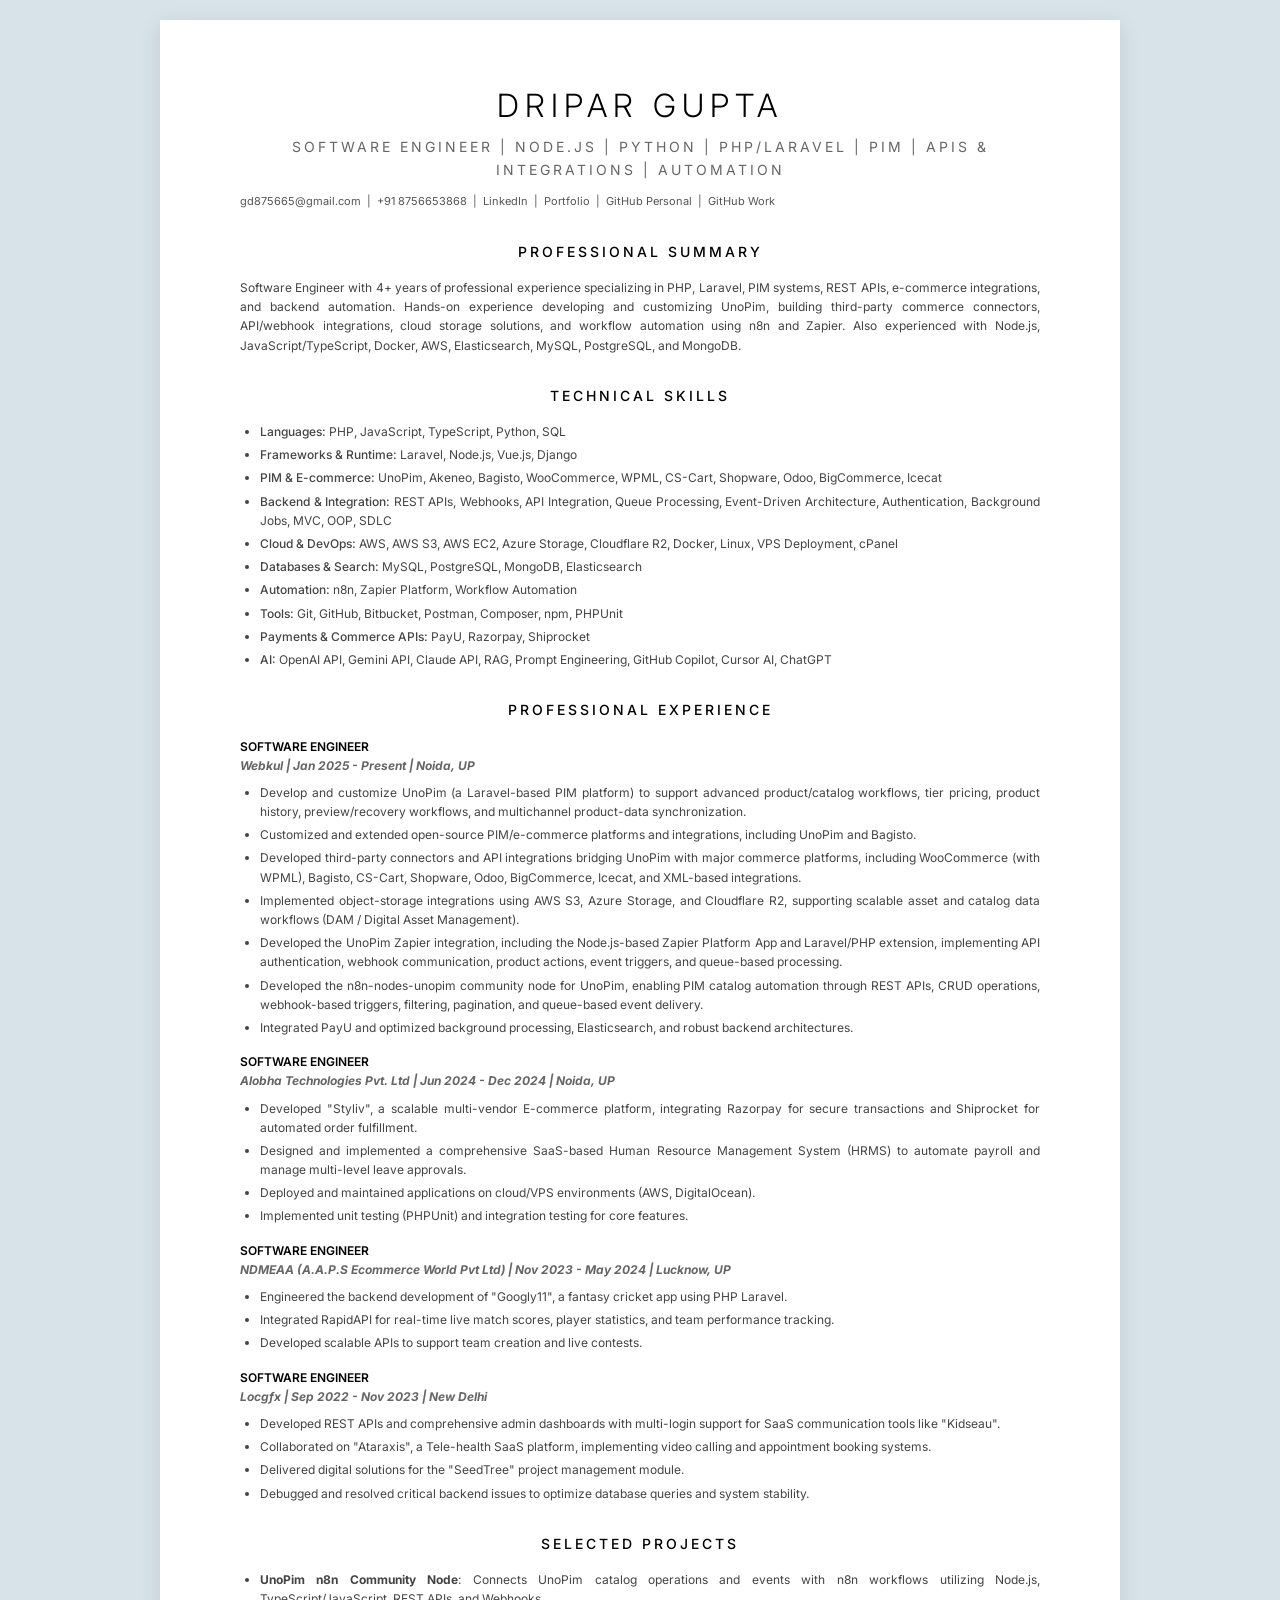
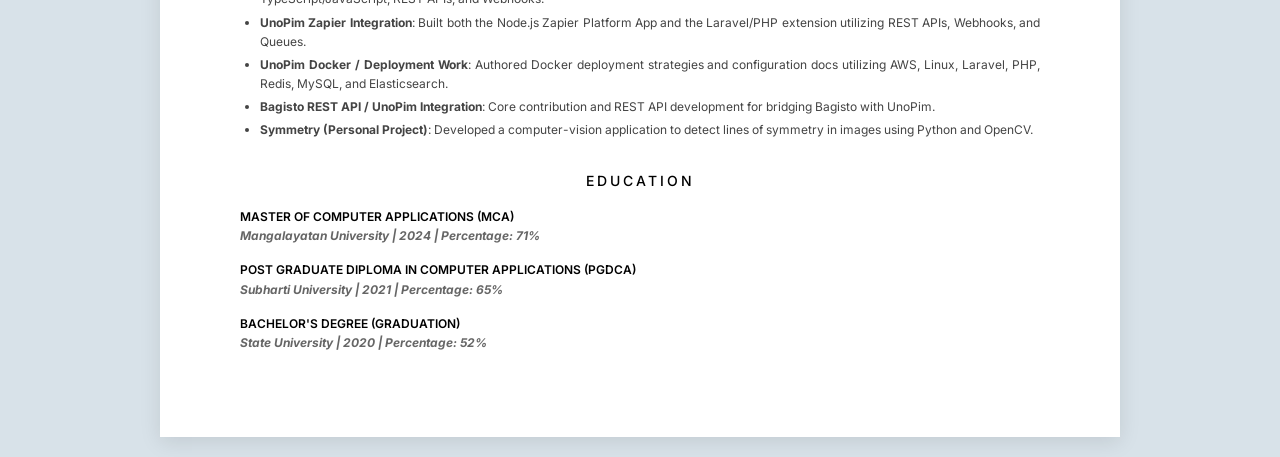
==== commit e9ec6484: "Update CV and portfolio for PIM and Automation integration positioning" ====
--- a/resume.html
+++ b/resume.html
@@ -195,340 +195,114 @@
   <div class="container">
     <header>
       <h1>DRIPAR GUPTA</h1>
-      <p class="title">Software Engineer</p>
-      <p class="contact-info">gd875665@gmail.com &nbsp;|&nbsp; +91 8756653868 &nbsp;|&nbsp; <a
-          href="https://linkedin.com/in/dripar">linkedin.com/in/dripar</a> &nbsp;|&nbsp; <a
-          href="https://dripar.github.io/Dripar/">dripar.github.io/Dripar/</a></p>
+      <h2 class="title" style="font-size: 14px; letter-spacing: 3px; text-transform: uppercase; color: #666; margin-bottom: 12px; font-weight: 400;">Software Engineer | Node.js | Python | PHP/Laravel | PIM | APIs &amp; Integrations | Automation</h2>
+      <p class="contact-info" style="font-size: 11px; color: #555;">
+        <a href="mailto:gd875665@gmail.com" style="color: #555; text-decoration: none;">gd875665@gmail.com</a> &nbsp;|&nbsp; +91 8756653868 &nbsp;|&nbsp; 
+        <a href="https://linkedin.com/in/dripar" style="color: #555; text-decoration: none;">LinkedIn</a> &nbsp;|&nbsp; 
+        <a href="https://dripar.github.io/Dripar/" style="color: #555; text-decoration: none;">Portfolio</a> &nbsp;|&nbsp;
+        <a href="https://github.com/Dripar" style="color: #555; text-decoration: none;">GitHub Personal</a> &nbsp;|&nbsp;
+        <a href="https://github.com/dripar-webkul" style="color: #555; text-decoration: none;">GitHub Work</a>
+      </p>
     </header>
-    <!-- Professional Summary Section -->
+
     <section id="professional-summary">
       <h2>Professional Summary</h2>
       <p>
-        Software Engineer with 3.5+ years of experience in PHP (Laravel) specializing in application development, REST
-        APIs,
-        and scalable backend systems. Experienced in coding, debugging, testing, and deploying web applications on
-        cloud/VPS environments.
-        Advanced expertise in AI-driven development and the full Software Development Lifecycle (SDLC).
+        Software Engineer with 4+ years of professional experience specializing in PHP, Laravel, PIM systems, REST APIs, e-commerce integrations, and backend automation. Hands-on experience developing and customizing UnoPim, building third-party commerce connectors, API/webhook integrations, cloud storage solutions, and workflow automation using n8n and Zapier. Also experienced with Node.js, JavaScript/TypeScript, Docker, AWS, Elasticsearch, MySQL, PostgreSQL, and MongoDB.
       </p>
     </section>
 
-    <!-- Education Section -->
+    <section id="technical-skills">
+      <h2>Technical Skills</h2>
+      <ul>
+        <li><strong style="font-weight: 500;">Languages:</strong> PHP, JavaScript, TypeScript, Python, SQL</li>
+        <li><strong style="font-weight: 500;">Frameworks &amp; Runtime:</strong> Laravel, Node.js, Vue.js, Django</li>
+        <li><strong style="font-weight: 500;">PIM &amp; E-commerce:</strong> UnoPim, Akeneo, Bagisto, WooCommerce, WPML, CS-Cart, Shopware, Odoo, BigCommerce, Icecat</li>
+        <li><strong style="font-weight: 500;">Backend &amp; Integration:</strong> REST APIs, Webhooks, API Integration, Queue Processing, Event-Driven Architecture, Authentication, Background Jobs, MVC, OOP, SDLC</li>
+        <li><strong style="font-weight: 500;">Cloud &amp; DevOps:</strong> AWS, AWS S3, AWS EC2, Azure Storage, Cloudflare R2, Docker, Linux, VPS Deployment, cPanel</li>
+        <li><strong style="font-weight: 500;">Databases &amp; Search:</strong> MySQL, PostgreSQL, MongoDB, Elasticsearch</li>
+        <li><strong style="font-weight: 500;">Automation:</strong> n8n, Zapier Platform, Workflow Automation</li>
+        <li><strong style="font-weight: 500;">Tools:</strong> Git, GitHub, Bitbucket, Postman, Composer, npm, PHPUnit</li>
+        <li><strong style="font-weight: 500;">Payments &amp; Commerce APIs:</strong> PayU, Razorpay, Shiprocket</li>
+        <li><strong style="font-weight: 500;">AI:</strong> OpenAI API, Gemini API, Claude API, RAG, Prompt Engineering, GitHub Copilot, Cursor AI, ChatGPT</li>
+      </ul>
+    </section>
+
+    <section id="work-experience">
+      <h2>Professional Experience</h2>
+
+      <h3 class="item-title">Software Engineer</h3>
+      <h4 class="item-meta">Webkul | Jan 2025 - Present | Noida, UP</h4>
+      <ul>
+        <li>Develop and customize UnoPim (a Laravel-based PIM platform) to support advanced product/catalog workflows, tier pricing, product history, preview/recovery workflows, and multichannel product-data synchronization.</li>
+        <li>Customized and extended open-source PIM/e-commerce platforms and integrations, including UnoPim and Bagisto.</li>
+        <li>Developed third-party connectors and API integrations bridging UnoPim with major commerce platforms, including WooCommerce (with WPML), Bagisto, CS-Cart, Shopware, Odoo, BigCommerce, Icecat, and XML-based integrations.</li>
+        <li>Implemented object-storage integrations using AWS S3, Azure Storage, and Cloudflare R2, supporting scalable asset and catalog data workflows (DAM / Digital Asset Management).</li>
+        <li>Developed the UnoPim Zapier integration, including the Node.js-based Zapier Platform App and Laravel/PHP extension, implementing API authentication, webhook communication, product actions, event triggers, and queue-based processing.</li>
+        <li>Developed the n8n-nodes-unopim community node for UnoPim, enabling PIM catalog automation through REST APIs, CRUD operations, webhook-based triggers, filtering, pagination, and queue-based event delivery.</li>
+        <li>Integrated PayU and optimized background processing, Elasticsearch, and robust backend architectures.</li>
+      </ul>
+
+      <h3 class="item-title">Software Engineer</h3>
+      <h4 class="item-meta">Alobha Technologies Pvt. Ltd | Jun 2024 - Dec 2024 | Noida, UP</h4>
+      <ul>
+        <li>Developed "Styliv", a scalable multi-vendor E-commerce platform, integrating Razorpay for secure transactions and Shiprocket for automated order fulfillment.</li>
+        <li>Designed and implemented a comprehensive SaaS-based Human Resource Management System (HRMS) to automate payroll and manage multi-level leave approvals.</li>
+        <li>Deployed and maintained applications on cloud/VPS environments (AWS, DigitalOcean).</li>
+        <li>Implemented unit testing (PHPUnit) and integration testing for core features.</li>
+      </ul>
+
+      <h3 class="item-title">Software Engineer</h3>
+      <h4 class="item-meta">NDMEAA (A.A.P.S Ecommerce World Pvt Ltd) | Nov 2023 - May 2024 | Lucknow, UP</h4>
+      <ul>
+        <li>Engineered the backend development of "Googly11", a fantasy cricket app using PHP Laravel.</li>
+        <li>Integrated RapidAPI for real-time live match scores, player statistics, and team performance tracking.</li>
+        <li>Developed scalable APIs to support team creation and live contests.</li>
+      </ul>
+
+      <h3 class="item-title">Software Engineer</h3>
+      <h4 class="item-meta">Locgfx | Sep 2022 - Nov 2023 | New Delhi</h4>
+      <ul>
+        <li>Developed REST APIs and comprehensive admin dashboards with multi-login support for SaaS communication tools like "Kidseau".</li>
+        <li>Collaborated on "Ataraxis", a Tele-health SaaS platform, implementing video calling and appointment booking systems.</li>
+        <li>Delivered digital solutions for the "SeedTree" project management module.</li>
+        <li>Debugged and resolved critical backend issues to optimize database queries and system stability.</li>
+      </ul>
+    </section>
+
+    <section id="projects">
+      <h2>Selected Projects</h2>
+      <ul>
+        <li>
+          <strong>UnoPim n8n Community Node</strong>: Connects UnoPim catalog operations and events with n8n workflows utilizing Node.js, TypeScript/JavaScript, REST APIs, and Webhooks.
+        </li>
+        <li>
+          <strong>UnoPim Zapier Integration</strong>: Built both the Node.js Zapier Platform App and the Laravel/PHP extension utilizing REST APIs, Webhooks, and Queues.
+        </li>
+        <li>
+          <strong>UnoPim Docker / Deployment Work</strong>: Authored Docker deployment strategies and configuration docs utilizing AWS, Linux, Laravel, PHP, Redis, MySQL, and Elasticsearch.
+        </li>
+        <li>
+          <strong>Bagisto REST API / UnoPim Integration</strong>: Core contribution and REST API development for bridging Bagisto with UnoPim.
+        </li>
+        <li>
+          <strong>Symmetry (Personal Project)</strong>: Developed a computer-vision application to detect lines of symmetry in images using Python and OpenCV.
+        </li>
+      </ul>
+    </section>
+
     <section id="education">
       <h2>Education</h2>
-      <div class="">
-        <div class="item-meta">Master of Computer Applications (MCA) - Mangalayatan University | 2024 (Percentage: 71%)
-        </div>
-      </div>
-      <div class="">
-        <div class="item-meta">PGDCA - Subharti University | 2021 (Percentage: 65%)</div>
-      </div>
-      <div class="">
-        <div class="item-meta">Bachelor's Degree (Graduation) - State University | 2020 (Percentage: 52%)</div>
-      </div>
-      <div class="">
-        <div class="item-meta">Senior Secondary (12th) - UP Board | 2017 (Percentage: 70%)</div>
-      </div>
-      <div class="">
-        <div class="item-meta">Secondary (10th) - UP Board | 2015 (Percentage: 72.5%)</div>
-      </div>
-    </section>
-
-    <!-- Technical Skills Section -->
-    <section id="technical-skills">
-      <h2>Technical Skills</h2>
-      <ul>
-        <li>
-          <strong style="font-weight: 500;">Languages &amp; Frameworks</strong>: PHP (Laravel), JavaScript (Vue.js,
-          Node.js),
-          Python (Django), C
-        </li>
-        <li>
-          <strong style="font-weight: 500;">Web Technologies</strong>: HTML5, CSS3, AJAX, JSON, REST APIs, Bootstrap,
-          Responsive
-          Design, Payment Gateways
-          (Razorpay), Shipping APIs (Shiprocket)
-        </li>
-        <li>
-          <strong style="font-weight: 500;">Tools &amp; Databases</strong>: Git, GitHub, Bitbucket, Postman, MySQL, Data
-          Structures
-        </li>
-        <li>
-          <strong style="font-weight: 500;">Cloud &amp; DevOps</strong>: Basic AWS (S3, EC2), DigitalOcean, VPS
-          Deployment,
-          Docker, CPanel, Release Management
-        </li>
-        <li>
-          <strong style="font-weight: 500;">Core Concepts</strong>: SDLC (Software Development Lifecycle), OOP, MVC,
-          Application
-          Development, Unit Testing
-          (PHPUnit), Integration, Debugging, Technical Support
-        </li>
-        <li>
-          <strong style="font-weight: 500;">SaaS Solutions</strong>: Experience in building and maintaining SaaS-based
-          package
-          solutions and scalable
-          architectures
-        </li>
-        <li>
-          <strong style="font-weight: 500;">AI &amp; Machine Learning Integration</strong>: OpenAI API (GPT), Gemini API
-          (Google),
-          Claude API (Anthropic), Prompt Engineering, RAG (Retrieval-Augmented Generation)
-        </li>
-        <li>
-          <strong style="font-weight: 500;">AI Developer Tools</strong>: GitHub Copilot, Cursor AI, ChatGPT, Midjourney
-        </li>
-      </ul>
-    </section>
-
-    <!-- Projects Section -->
-
-
-    <!-- Work Experience Section -->
-
-
-    <!-- Projects Section -->
-    <section id="projects">
-      <h2>PROJECT WORK</h2>
-      <ul>
-        <li>
-          <strong>UnoPim (Product Information Management)</strong>: Specialized in centralizing, managing, and enriching
-          product
-          data across multiple channels. Managed complex product catalogs, attributes, and categories for multichannel
-          distribution.
-        </li>
-        <li>
-          <strong>Bagisto (E-commerce Framework)</strong>: Developed custom packages and integrated flexible payment and
-          shipping providers into the Laravel-based e-commerce platform to streamline order fulfillment.
-        </li>
-        <li>
-          <strong>Collage Management (Student Data)</strong> web application
-          in PHP.
-        </li>
-        <li>
-          <strong>Login Model (PHP)</strong>: Implemented a login system in
-          PHP with support for multiple login models.
-        </li>
-        <li>
-          <strong>Parent-Teacher Communication and Activity Tracker</strong>
-        </li>
-        <li><strong>Doctor-Patient Communication Tool</strong></li>
-        <li>
-          <strong>Kanram Academy</strong>: Developed a web application using
-          Laravel for managing student data and blog posts. Implemented a blog
-          section in the admin dashboard for easy content management.
-        </li>
-        <li>
-          <strong>SeedTree Admin Dashboard</strong>: Created and currently
-          maintaining an admin dashboard using Laravel, facilitating efficient
-          project management and data handling.
-        </li>
-        <li>
-          <strong>E-Commerce:</strong> Developed a robust e-commerce platform
-          with features like product management, payment gateway integration,
-          and user-friendly interface.
-        </li>
-        <li>
-          <strong>HRMS:</strong> Developed a comprehensive Human Resource
-          Management System for managing employee data, payroll, leaves, and
-          performance tracking.
-        </li>
-      </ul>
-    </section>
-
-    <!-- API Work Section -->
-    <section id="api-work">
-      <h2>API WORK</h2>
-      <ul>
-        <li>
-          <strong>API Integration:</strong>
-          <ul>
-            <li>
-              <strong>Gmail Login API:</strong> Implemented Gmail Login API
-              for user authentication via Gmail accounts.
-            </li>
-            <li>
-              <strong>Apple Login API:</strong> Integrated Apple Login API for
-              seamless authentication using Apple IDs.
-            </li>
-            <li>
-              <strong>Facebook Login API:</strong> Implemented Facebook Login
-              API for user authentication via Facebook accounts.
-            </li>
-            <li>
-              <strong>SMS API:</strong> Integrated SMS API for sending
-              notifications and alerts via text messages.
-            </li>
-            <li>
-              <strong>Rapid Cricket API:</strong> Integrated Rapid API for
-              Cricket data retrieval and analysis in the Fantasy app "Googly
-              11". This API provides real-time cricket data, including match
-              scores, player statistics, and team performance, enhancing the
-              user experience by offering up-to-date information for fantasy
-              team selection and match analysis.
-            </li>
-
-            <li>
-              <strong>Shiprocket:</strong> Integrated Shiprocket for efficient
-              order management, enabling seamless order processing, real-time
-              shipment tracking, and delivery status updates. This ensures
-              timely deliveries, enhances user experience with accurate
-              shipping information, and reduces delivery-related issues for
-              Styliv users.
-            </li>
-            <li>
-              <strong>Razorpay:</strong> Integrated Razorpay for secure online
-              transactions, offering users a smooth payment experience via
-              credit/debit cards, net banking, and wallets. This ensures
-              compliance with security standards, enhancing user trust and
-              facilitating reliable payments on the platform.
-            </li>
-          </ul>
-        </li>
-      </ul>
-
-      <ul>
-        <li><strong>APIs Created for app</strong></li>
-        <ul>
-          <li>
-            <strong>Kidseau App API:</strong> Developed API for facilitating
-            communication between parents and teachers in the "Kidseau" app.
-            This API enables features such as daily activity tracking, school
-            feeds, and messaging system for real-time chat between teachers
-            and parents.
-          </li>
-          <li>
-            <strong>Fantasy Cricket API:</strong> Created API for
-            "Googly11.in" fantasy cricket app. This API allows users to create
-            teams, join contests, and view live player scores during matches.
-          </li>
-        </ul>
-      </ul>
-    </section>
-
-    <!-- Work Experience Section -->
-    <section id="work-experience">
-      <h2>EXPERIENCE</h2>
-      <div class="item-title">Software Engineer</div>
-      <div class="item-meta">Webkul / January 2025 - Present (Noida, Uttar Pradesh, India)</div>
-      <ul>
-        <li>Conceptualizing and developing scalable backend solutions for SaaS-based E-commerce and PIM systems.</li>
-        <li>Specialized in centralizing, managing, and enriching product data across multiple channels (Akeneo, UnoPim,
-          Bagisto).</li>
-        <li>Designed and integrated REST APIs and custom package-based solutions for flexible payment and shipping
-          providers.
-        </li>
-        <li>Performed robust API testing using Postman to ensure seamless service integration and high availability.
-        </li>
-      </ul>
-
-      <div class="item-title">Back End Developer</div>
-      <div class="item-meta">Alobha Technologies Pvt. Ltd / June 2024 - December 2024 (Noida, Uttar Pradesh, India)
-      </div>
-      <ul>
-        <li>Developed a multi-vendor E-commerce platform (Styliv) with integrated Razorpay and Shiprocket, focusing on
-          scalable
-          backend architectures.</li>
-        <li>Designed and implemented a comprehensive SaaS-based Human Resource Management System (HRMS) handling
-          employee data,
-          payroll automation, and multi-level leave approvals.</li>
-        <li>Deployed and maintained applications on cloud/VPS environments (AWS, DigitalOcean).</li>
-        <li>Implemented basic unit testing (PHPUnit) and integration testing for core features.</li>
-      </ul>
-
-      <div class="item-title">Back End Developer</div>
-      <div class="item-meta">NDMEAA (A.A.P.S Ecommerce World Pvt Ltd) / November 2023 - May 2024 (Lucknow, Uttar
-        Pradesh,
-        India)</div>
-      <ul>
-        <li>Led the backend development of "Googly11", a fantasy cricket app using PHP Laravel.</li>
-        <li>Integrated Rapid API for real-time live match scores, player statistics, and team performance tracking.</li>
-        <li>Developed scalable APIs to allow high-concurrency users to reliably create teams and join live contests.
-        </li>
-      </ul>
-      <div class="item-title">Back End Developer</div>
-      <div class="item-meta">Locgfx / September 2022 - November 2023 (New Delhi, Delhi, India)</div>
-      <ul>
-        <li>Developed APIs and comprehensive admin dashboards with multi-login support for SaaS communication tools like
-          "Kidseau".</li>
-        <li>Collaborated on "Ataraxis", a Tele-health SaaS platform, implementing video calling and appointment booking
-          systems.
-        </li>
-        <li>Streamlined processes by delivering digital solutions for "SeedTree" project management module.</li>
-        <li>Debugged and resolved critical backend issues to improve overall system performance and stability.</li>
-      </ul>
-    </section>
-
-    <!-- Certifications Section -->
-    <section id="certifications">
-      <h2>Certifications &amp; Learning</h2>
-      <ul>
-        <li><strong>PHP (Laravel) Certification</strong> - Global Certification in Application Development</li>
-        <li><strong>REST API Design &amp; Integration</strong> - Advanced Web Services Specialist</li>
-        <li><strong>Cloud Foundations (AWS)</strong> - Basic Proficiency in Cloud Deployment</li>
-      </ul>
-    </section>
-
-    <!-- Personal Profile Section -->
-    <section id="personal-profile">
-      <h2>PERSONAL PROFILE</h2>
-      <ul>
-        <li><strong>Name</strong>: Dripar Gupta</li>
-        <li><strong>Father's Name</strong>: Shiv Kumar Gupta</li>
-        <li><strong>Date of Birth</strong>: 20-April-2000</li>
-        <li><strong>Gender</strong>: Male</li>
-        <li>
-          <strong>Permanent Address</strong>: Sikaro Koraon, Allahabad
-          (Prayagraj), Uttar Pradesh 212306
-        </li>
-        <li><strong>Nationality</strong>: Indian</li>
-        <li><strong>Marital Status</strong>: Unmarried</li>
-        <li>
-          <strong>Hobbies</strong>: Coding, Language Learning, Traveling,
-          Listening to Songs
-        </li>
-      </ul>
-    </section>
-
-    <!-- Declaration Section -->
-    <section id="declaration">
-      <h2>Declaration</h2>
-      <p>
-        I hereby declare that the information provided is true to the best of
-        my knowledge and belief.
-      </p>
-      <p>
-        Date:
-        <script>
-          var date = new Date();
-          var day = String(date.getDate()).padStart(2, "0");
-          var month = String(date.getMonth() + 1).padStart(2, "0"); // Month is 0-based, so we add 1
-          var year = date.getFullYear();
-          document.write(day + "-" + month + "-" + year);
-        </script>
-      </p>
-      <p>Place: Sector 50, Noida, Uttar Pradesh 201301</p>
-    </section>
-
-    <!-- PDF Download Button -->
-    <div class="no-print" style="text-align: center; margin: 20px 0;">
-      <a href="assets/Dripar_Gupta_Resume.pdf" download="Dripar_Gupta_Resume.pdf" class="btn" id="download-pdf-btn"
-        style="background: linear-gradient(135deg, #2c3e50, #3498db); color: white; padding: 12px 30px; border-radius: 25px; text-decoration: none; font-weight: 600; font-size: 1rem; display: inline-flex; align-items: center; gap: 8px; transition: all 0.3s ease; box-shadow: 0 4px 15px rgba(52, 152, 219, 0.3);">
-        <i class="fas fa-file-pdf"></i> Download Resume PDF
-      </a>
-    </div>
+      <h3 class="item-title">Master of Computer Applications (MCA)</h3>
+      <h4 class="item-meta">Mangalayatan University | 2024 | Percentage: 71%</h4>
+      
+      <h3 class="item-title">Post Graduate Diploma in Computer Applications (PGDCA)</h3>
+      <h4 class="item-meta">Subharti University | 2021 | Percentage: 65%</h4>
+      
+      <h3 class="item-title">Bachelor's Degree (Graduation)</h3>
+      <h4 class="item-meta">State University | 2020 | Percentage: 52%</h4>
+    </section>
   </div>
-
-  <!-- WhatsApp Contact Button -->
-
-  <script>
-    AOS.init({
-      duration: 1000,
-      once: true,
-      offset: 100,
-    });
-  </script>
-
-
 </body>
 
 </html>
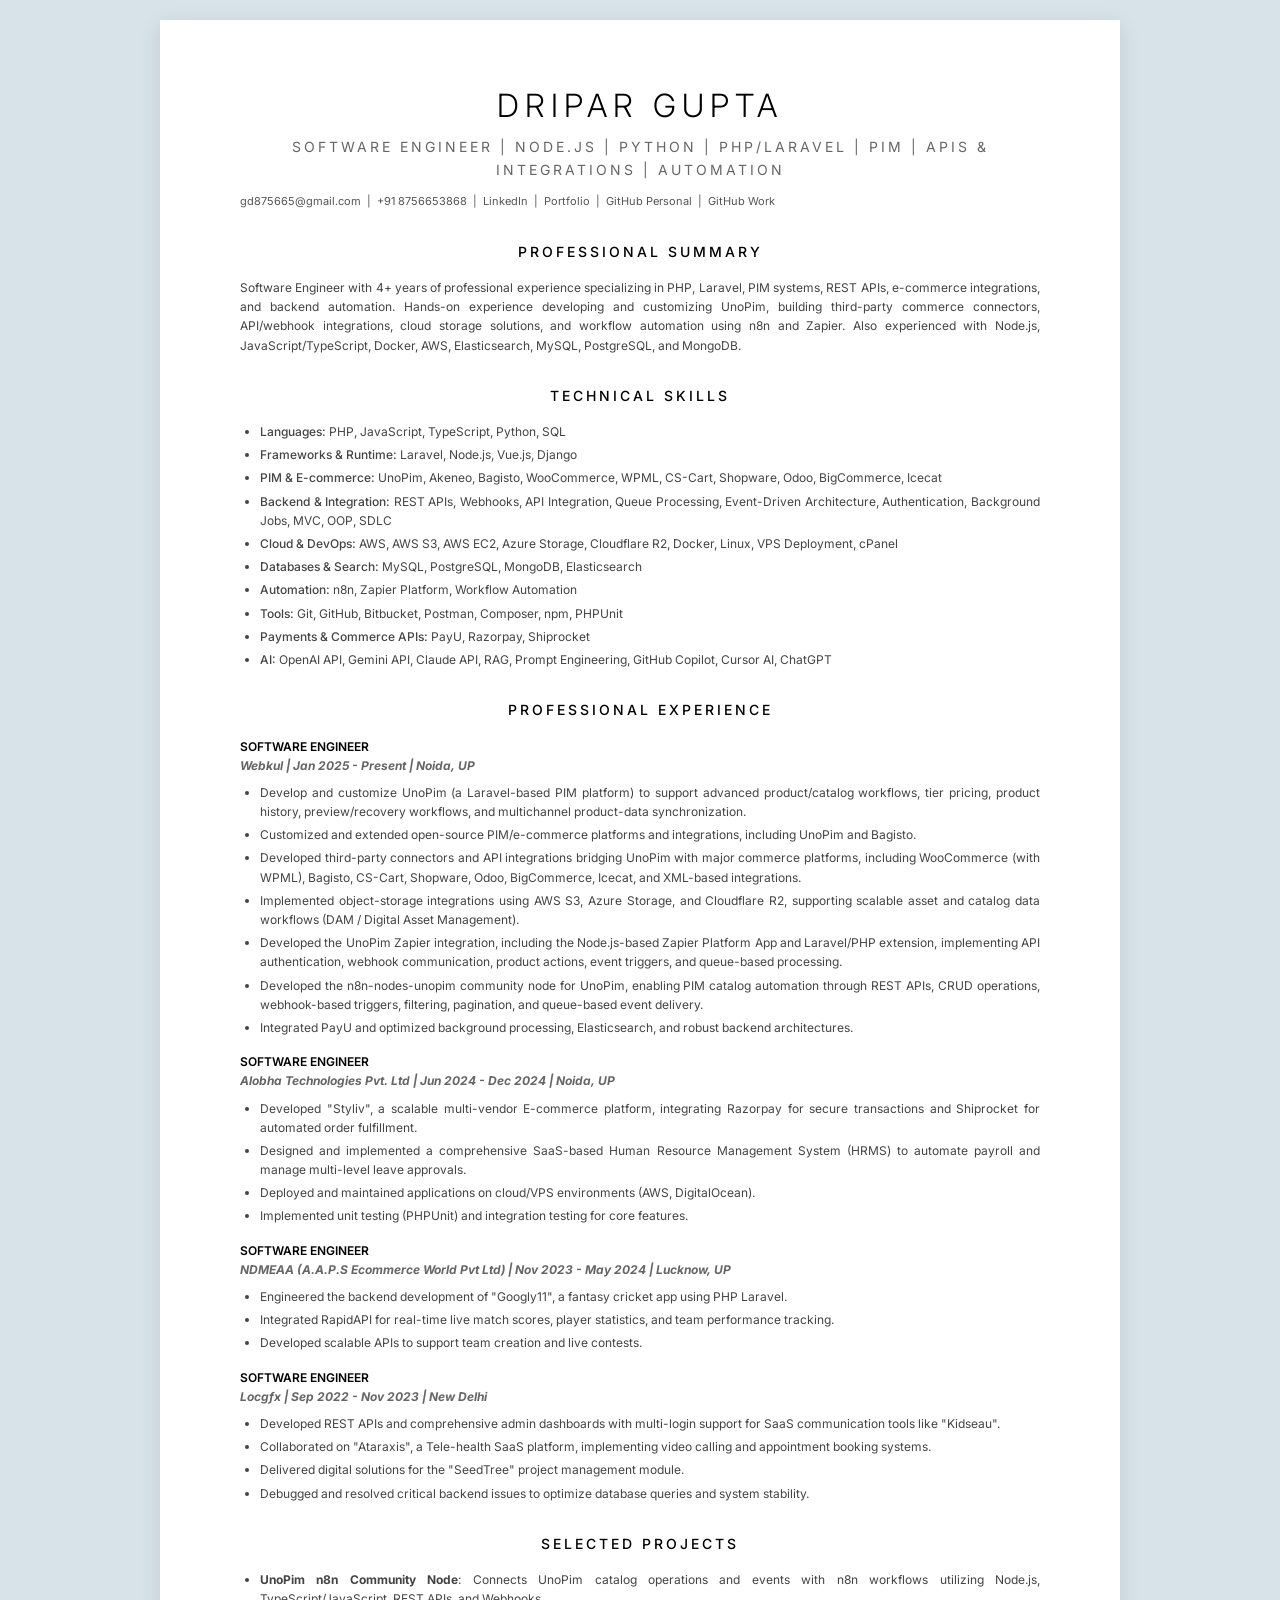
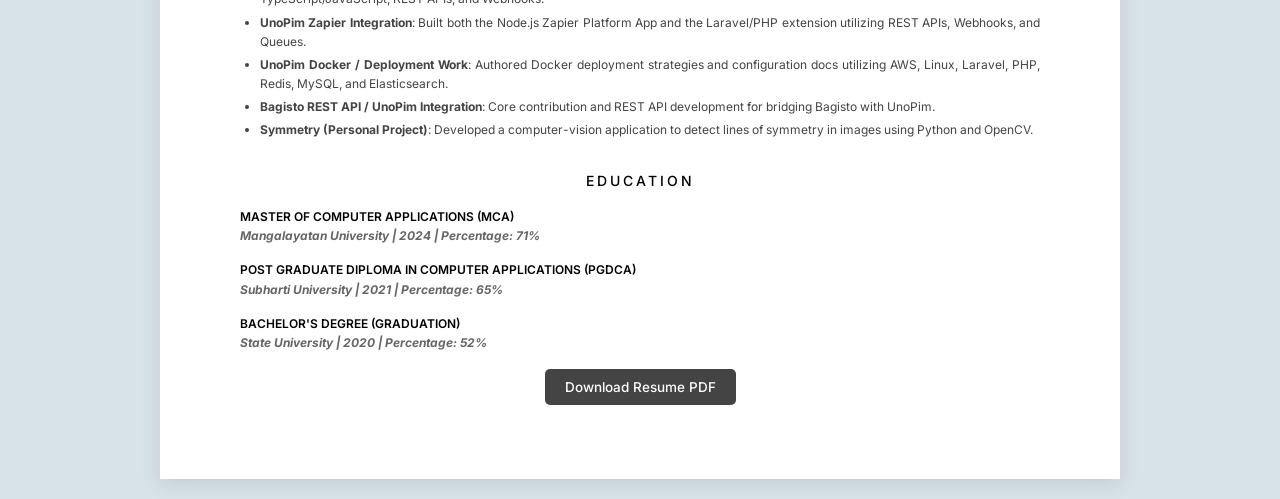
==== commit f1593563: "Restore PDF download button" ====
--- a/resume.html
+++ b/resume.html
@@ -302,6 +302,12 @@
       <h3 class="item-title">Bachelor's Degree (Graduation)</h3>
       <h4 class="item-meta">State University | 2020 | Percentage: 52%</h4>
     </section>
+    <!-- PDF Download Button -->
+    <div class="no-print" style="text-align: center; margin: 20px 0;">
+      <a href="Dripar_Gupta_Resume.pdf" download="Dripar_Gupta_Resume.pdf" class="btn" id="download-pdf-btn" style="padding: 10px 20px; background: #333; color: #fff; text-decoration: none; border-radius: 5px;">
+        Download Resume PDF
+      </a>
+    </div>
   </div>
 </body>
 
